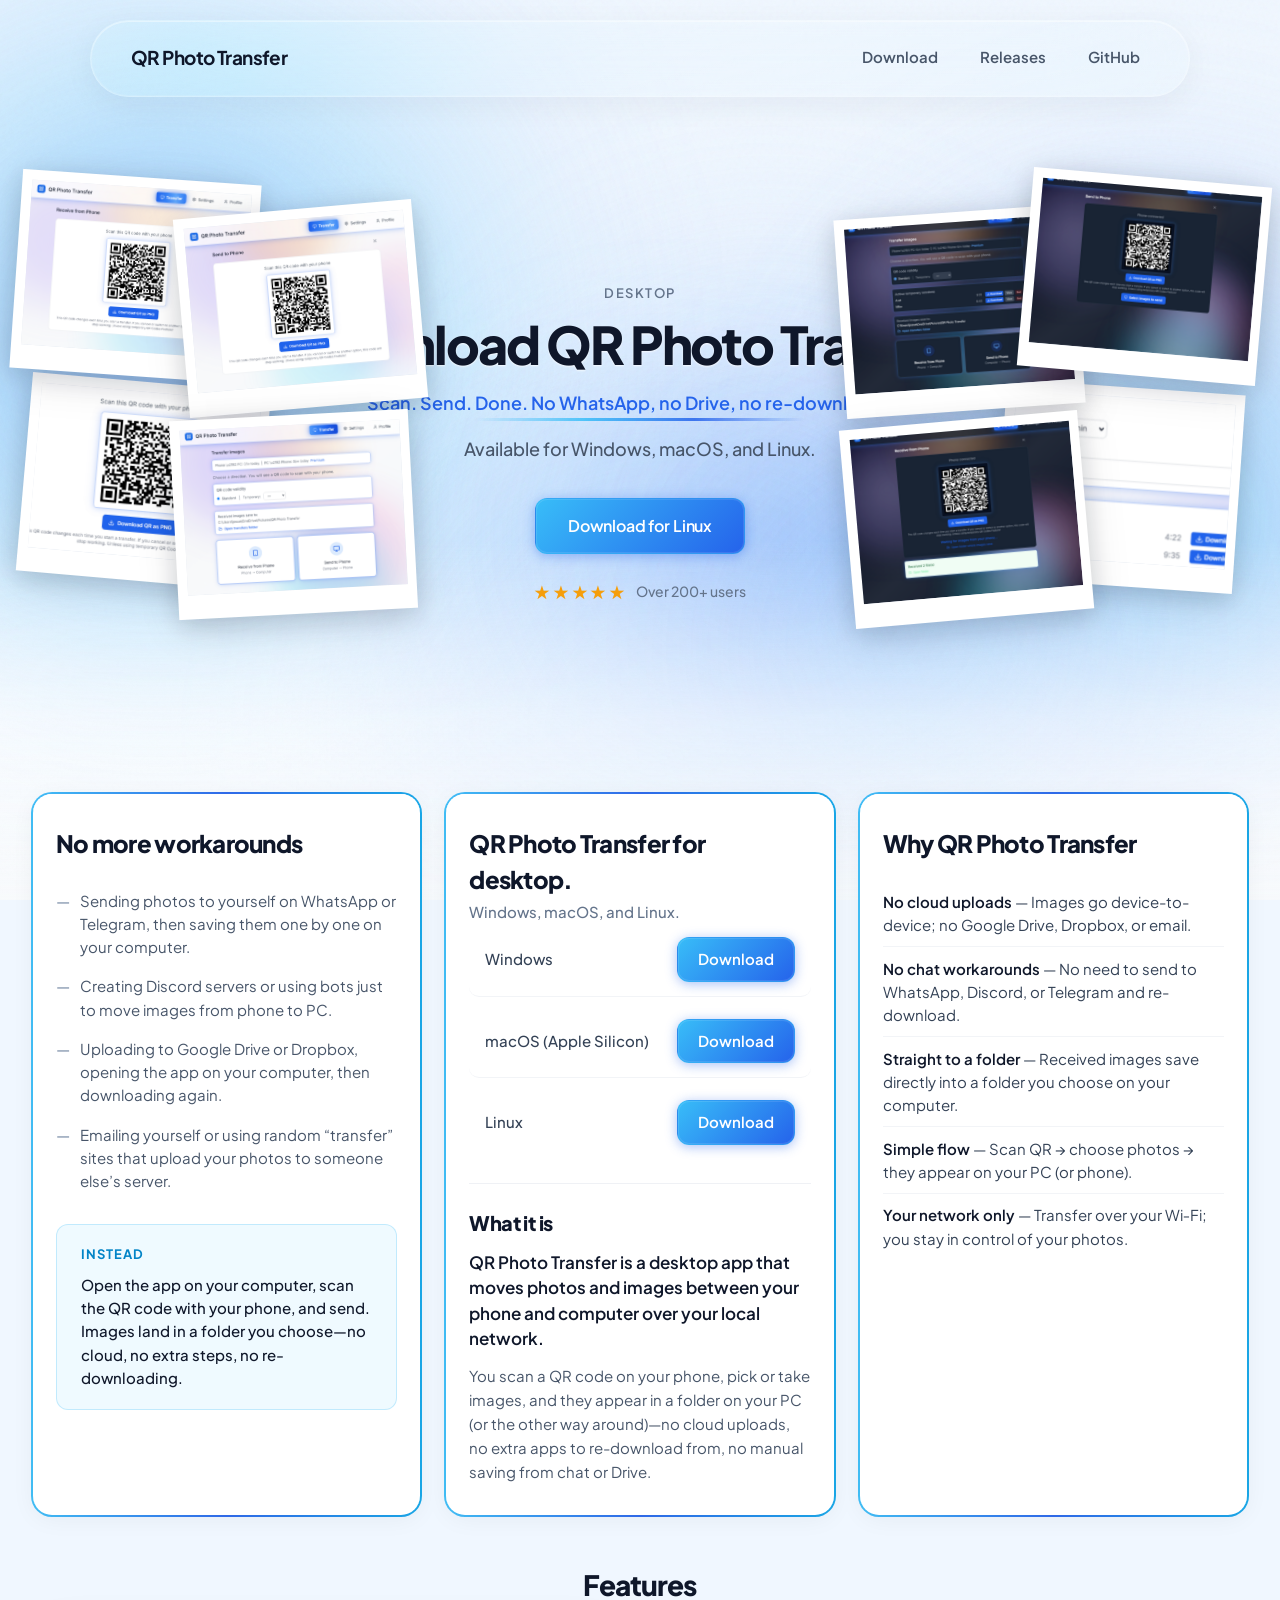
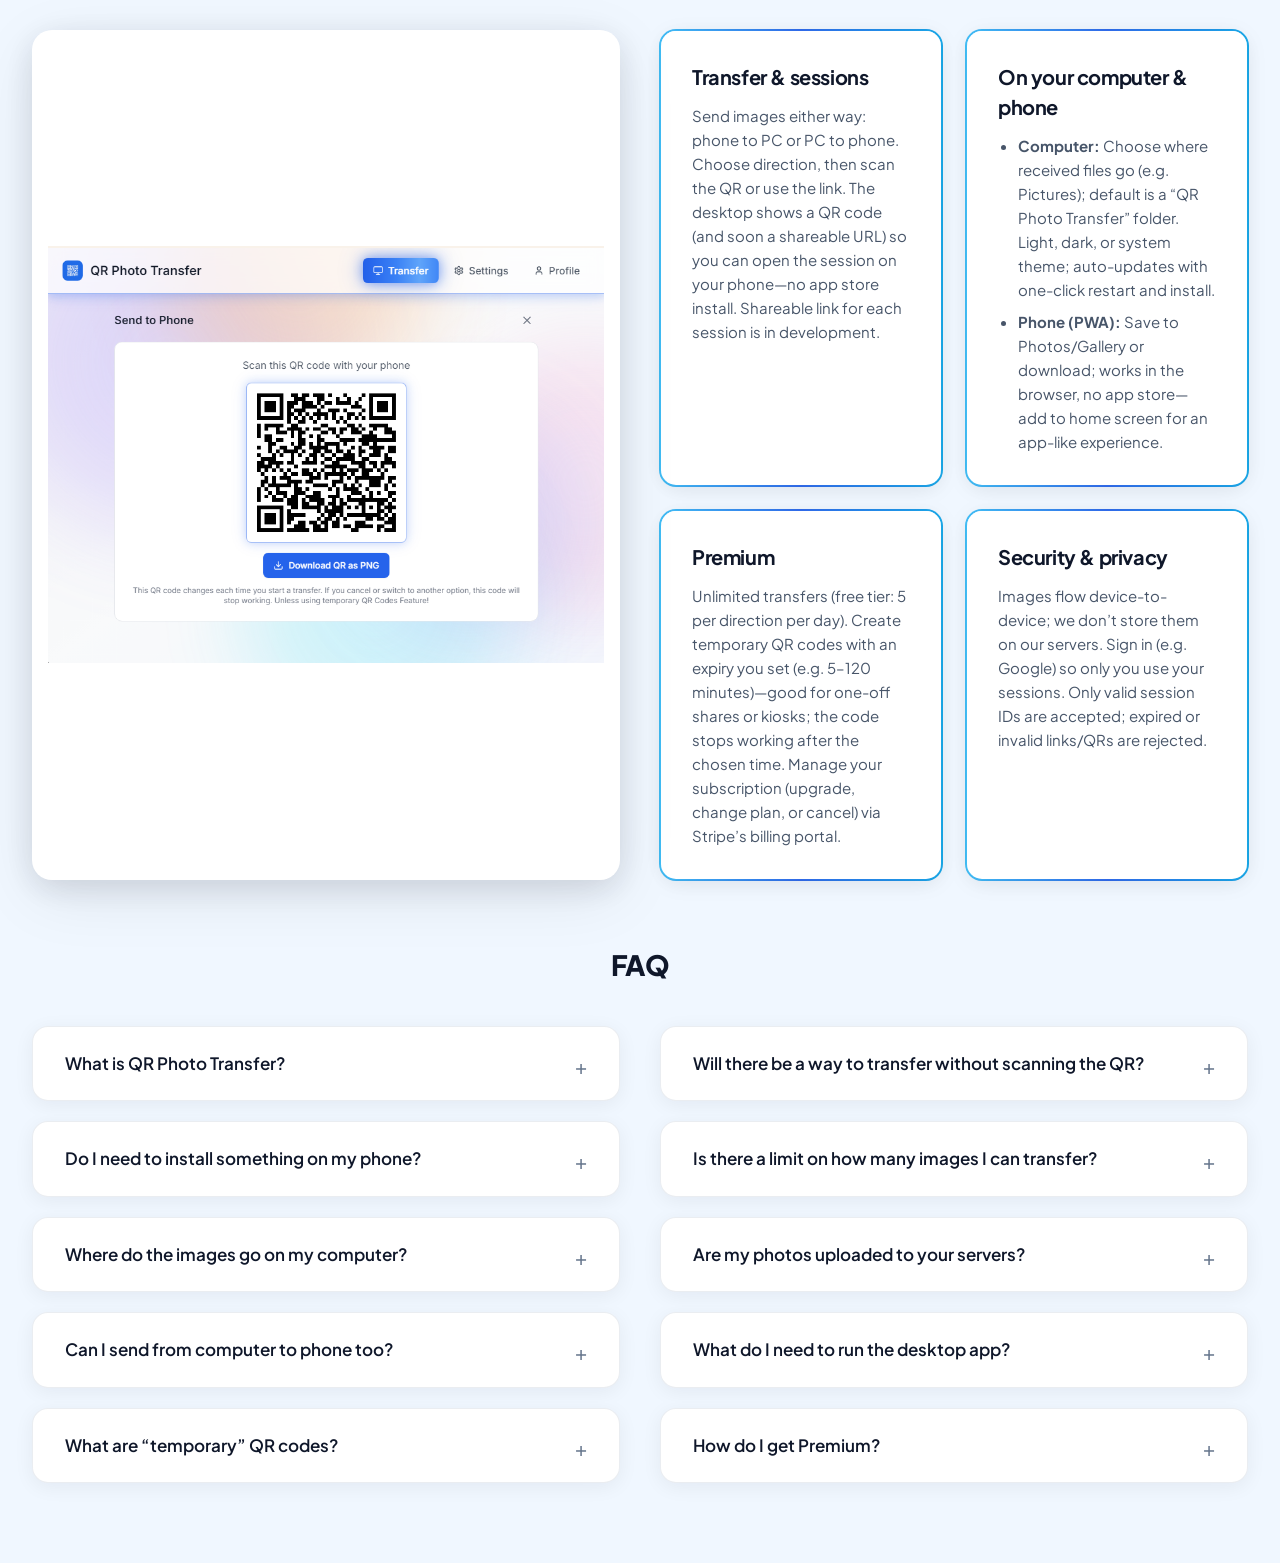
==== index.html @ 491f123f "Completed Site Site is complete" ====
<!DOCTYPE html>
<html lang="en">
<head>
  <meta charset="UTF-8">
  <meta name="viewport" content="width=device-width, initial-scale=1.0">
  <title>Download QR Photo Transfer</title>
  <meta name="description" content="Move photos from phone to computer (and back) with a single QR scan. No cloud uploads, no WhatsApp or Discord—images go straight to your PC.">
  <link rel="preconnect" href="https://fonts.googleapis.com">
  <link rel="preconnect" href="https://fonts.gstatic.com" crossorigin>
  <link href="https://fonts.googleapis.com/css2?family=Plus+Jakarta+Sans:wght@400;500;600;700&display=swap" rel="stylesheet">
  <link rel="stylesheet" href="styles.css">
</head>
<body>
  <div class="bg-wrap" aria-hidden="true">
    <div class="bg-blob bg-blob-1"></div>
    <div class="bg-blob bg-blob-2"></div>
    <div class="bg-blob bg-blob-3"></div>
    <div class="bg-blob bg-blob-4"></div>
    <div class="bg-blob bg-blob-5"></div>
    <div class="bg-wave"></div>
    <div class="bg-grain"></div>
  </div>
  <div class="page">
  <header class="header">
    <div class="header-inner">
      <a href="#" class="logo-link" aria-label="QR Photo Transfer home">
        <img src="assets/logo.png" alt="" class="logo" width="32" height="32" onerror="this.style.display='none'">
        <span class="logo-text">QR Photo Transfer</span>
      </a>
      <nav class="nav">
        <a href="#download" class="nav-link">Download</a>
        <a href="https://github.com/JosueToe/QR-Photo-Transfer-releases/releases" class="nav-link" target="_blank" rel="noopener">Releases</a>
        <a href="https://github.com/JosueToe/QR-Photo-Transfer-releases" class="nav-link" target="_blank" rel="noopener">GitHub</a>
      </nav>
    </div>
  </header>

  <main>
    <section class="hero" id="download">
      <div class="hero-inner">
        <div class="hero-polaroids hero-polaroids-left" aria-hidden="true">
          <div class="polaroid polaroid-1">
            <div class="polaroid-photo">
              <img src="assets/screenshot-desktop.png" srcset="assets/screenshot-desktop@2x.png 2x" alt="QR Photo Transfer desktop app" width="220" height="165" onerror="this.parentElement.classList.add('polaroid-photo--placeholder')">
            </div>
          </div>
          <div class="polaroid polaroid-2">
            <div class="polaroid-photo">
              <img src="assets/screenshot-phone.png" srcset="assets/screenshot-phone@2x.png 2x" alt="QR Photo Transfer on phone" width="220" height="165" onerror="this.parentElement.classList.add('polaroid-photo--placeholder')">
            </div>
          </div>
          <div class="polaroid polaroid-3">
            <div class="polaroid-photo">
              <img src="assets/screenshot-qr.png" srcset="assets/screenshot-qr@2x.png 2x" alt="QR code session" width="220" height="165" onerror="this.parentElement.classList.add('polaroid-photo--placeholder')">
            </div>
          </div>
          <div class="polaroid polaroid-4">
            <div class="polaroid-photo">
              <img src="assets/screenshot-desktop2.png" srcset="assets/screenshot-desktop2@2x.png 2x" alt="Desktop app window" width="220" height="165" onerror="this.parentElement.classList.add('polaroid-photo--placeholder')">
            </div>
          </div>
        </div>
        <div class="hero-center">
          <div class="hero-logo-wrap">
            <img src="assets/logo.png" alt="" class="hero-logo" width="72" height="72" onerror="this.style.display='none'">
          </div>
          <p class="hero-label">Desktop</p>
          <h1 class="hero-title">Download QR Photo Transfer.</h1>
          <div class="hero-tagline-wrap" aria-live="polite">
            <p class="hero-tagline" id="hero-tagline">From phone to computer, no cloud in between.</p>
          </div>
          <p class="hero-subtitle">Available for Windows, macOS, and Linux.</p>
          <a id="hero-download" href="#" class="btn btn-primary">Download for …</a>
          <p id="hero-caption" class="hero-caption" aria-hidden="true"></p>
          <div class="hero-social-proof" aria-hidden="true">
            <span class="hero-stars" aria-label="5 out of 5 stars">★★★★★</span>
            <span class="hero-users">Over 200+ users</span>
          </div>
        </div>
        <div class="hero-polaroids hero-polaroids-right" aria-hidden="true">
          <div class="polaroid polaroid-5">
            <div class="polaroid-photo">
              <img src="assets/screenshot-transfer.png" srcset="assets/screenshot-transfer@2x.png 2x" alt="Transfer in progress" width="220" height="165" onerror="this.parentElement.classList.add('polaroid-photo--placeholder')">
            </div>
          </div>
          <div class="polaroid polaroid-6">
            <div class="polaroid-photo">
              <img src="assets/screenshot-folder.png" srcset="assets/screenshot-folder@2x.png 2x" alt="Saved to folder" width="220" height="165" onerror="this.parentElement.classList.add('polaroid-photo--placeholder')">
            </div>
          </div>
          <div class="polaroid polaroid-7">
            <div class="polaroid-photo">
              <img src="assets/screenshot-session.png" srcset="assets/screenshot-session@2x.png 2x" alt="Session screen" width="220" height="165" onerror="this.parentElement.classList.add('polaroid-photo--placeholder')">
            </div>
          </div>
          <div class="polaroid polaroid-8">
            <div class="polaroid-photo">
              <img src="assets/screenshot-phone2.png" srcset="assets/screenshot-phone2@2x.png 2x" alt="Phone PWA" width="220" height="165" onerror="this.parentElement.classList.add('polaroid-photo--placeholder')">
            </div>
          </div>
        </div>
      </div>
    </section>

    <div class="content-grid">
      <section class="compare-section content-card">
        <h2 class="section-title">No more workarounds</h2>
      <ul class="no-more-list">
        <li>Sending photos to yourself on WhatsApp or Telegram, then saving them one by one on your computer.</li>
        <li>Creating Discord servers or using bots just to move images from phone to PC.</li>
        <li>Uploading to Google Drive or Dropbox, opening the app on your computer, then downloading again.</li>
        <li>Emailing yourself or using random “transfer” sites that upload your photos to someone else’s server.</li>
      </ul>
      <div class="instead-block">
        <p class="instead-label">Instead</p>
        <p class="instead-text">Open the app on your computer, scan the QR code with your phone, and send. Images land in a folder you choose—no cloud, no extra steps, no re-downloading.</p>
      </div>
      </section>

      <section class="desktop-section content-card">
        <h2 class="desktop-title">QR Photo Transfer for desktop.</h2>
        <p class="desktop-subtitle">Windows, macOS, and Linux.</p>
        <div class="desktop-downloads">
          <div class="download-row">
            <span class="download-label">Windows</span>
            <a id="download-windows" href="#" class="btn btn-primary">Download</a>
          </div>
          <div class="download-row">
            <span class="download-label">macOS (Apple Silicon)</span>
            <a id="download-macos-arm" href="#" class="btn btn-primary">Download</a>
          </div>
          <div class="download-row">
            <span class="download-label">Linux</span>
            <a id="download-linux" href="#" class="btn btn-primary">Download</a>
          </div>
        </div>
        <div class="what-it-is-block">
          <h3 class="section-title">What it is</h3>
          <p class="about-lead">QR Photo Transfer is a desktop app that moves photos and images between your phone and computer over your local network.</p>
          <p class="about-body">You scan a QR code on your phone, pick or take images, and they appear in a folder on your PC (or the other way around)—no cloud uploads, no extra apps to re-download from, no manual saving from chat or Drive.</p>
        </div>
      </section>

      <section class="features-section content-card">
        <h2 class="section-title">Why QR Photo Transfer</h2>
        <ul class="features-list">
          <li><strong>No cloud uploads</strong> — Images go device-to-device; no Google Drive, Dropbox, or email.</li>
          <li><strong>No chat workarounds</strong> — No need to send to WhatsApp, Discord, or Telegram and re-download.</li>
          <li><strong>Straight to a folder</strong> — Received images save directly into a folder you choose on your computer.</li>
          <li><strong>Simple flow</strong> — Scan QR → choose photos → they appear on your PC (or phone).</li>
          <li><strong>Your network only</strong> — Transfer over your Wi‑Fi; you stay in control of your photos.</li>
        </ul>
      </section>
    </div>

    <section class="features-block" id="features">
      <h2 class="block-title">Features</h2>
      <div class="features-showcase">
        <div class="features-screenshot-wrap">
          <div class="features-screenshot-frame">
            <img id="features-screenshot" src="assets/screenshot-desktop-hires.png" srcset="assets/screenshot-desktop-hires@2x.png 2x" alt="QR Photo Transfer screenshot" class="features-screenshot">
          </div>
        </div>
        <div class="features-summary">
        <div class="feature-block feature-block-bordered">
          <h3 class="feature-block-title">Transfer & sessions</h3>
          <p class="feature-block-desc">Send images either way: phone to PC or PC to phone. Choose direction, then scan the QR or use the link. The desktop shows a QR code (and soon a shareable URL) so you can open the session on your phone—no app store install. Shareable link for each session is in development.</p>
        </div>
        <div class="feature-block feature-block-bordered">
          <h3 class="feature-block-title">On your computer & phone</h3>
          <ul class="feature-block-list">
            <li><strong>Computer:</strong> Choose where received files go (e.g. Pictures); default is a “QR Photo Transfer” folder. Light, dark, or system theme; auto-updates with one-click restart and install.</li>
            <li><strong>Phone (PWA):</strong> Save to Photos/Gallery or download; works in the browser, no app store—add to home screen for an app-like experience.</li>
          </ul>
        </div>
        <div class="feature-block feature-block-bordered">
          <h3 class="feature-block-title">Premium</h3>
          <p class="feature-block-desc">Unlimited transfers (free tier: 5 per direction per day). Create temporary QR codes with an expiry you set (e.g. 5–120 minutes)—good for one-off shares or kiosks; the code stops working after the chosen time. Manage your subscription (upgrade, change plan, or cancel) via Stripe’s billing portal.</p>
        </div>
        <div class="feature-block feature-block-bordered">
          <h3 class="feature-block-title">Security & privacy</h3>
          <p class="feature-block-desc">Images flow device-to-device; we don’t store them on our servers. Sign in (e.g. Google) so only you use your sessions. Only valid session IDs are accepted; expired or invalid links/QRs are rejected.</p>
        </div>
        </div>
      </div>
    </section>

    <section class="faq-section" id="faq">
      <h2 class="block-title">FAQ</h2>
      <div class="faq-accordion">
        <div class="faq-column">
          <details class="faq-details">
            <summary class="faq-summary">What is QR Photo Transfer?</summary>
            <div class="faq-answer">It’s a desktop app (plus a web app on your phone) that moves images between your phone and computer. You connect by scanning a QR code (or soon, opening a link), then send photos either way—no need to upload to Google Drive, WhatsApp, or Discord and re-download.</div>
          </details>
          <details class="faq-details">
            <summary class="faq-summary">Do I need to install something on my phone?</summary>
            <div class="faq-answer">No native app. You open a link in your browser (the same link encoded in the QR). You can add that page to your home screen so it behaves like an app.</div>
          </details>
          <details class="faq-details">
            <summary class="faq-summary">Where do the images go on my computer?</summary>
            <div class="faq-answer">They’re saved in a folder you choose. By default it’s a folder like “QR Photo Transfer” in your Pictures directory; you can change this in the desktop app settings.</div>
          </details>
          <details class="faq-details">
            <summary class="faq-summary">Can I send from computer to phone too?</summary>
            <div class="faq-answer">Yes. You pick “PC → Phone,” then scan the QR (or open the link) on your phone. Images you select on the desktop are sent to your phone, where you can save to Photos/Gallery or download.</div>
          </details>
          <details class="faq-details">
            <summary class="faq-summary">What are “temporary” QR codes?</summary>
            <div class="faq-answer">Premium feature. You set an expiry (e.g. 10 or 60 minutes). After that, that QR/link stops working. Good for one-time shares or when you don’t want a long-lived session.</div>
          </details>
        </div>
        <div class="faq-column">
          <details class="faq-details">
            <summary class="faq-summary">Will there be a way to transfer without scanning the QR?</summary>
            <div class="faq-answer">Yes. We’re adding shareable links for each session. You’ll be able to open the same session in your phone browser via a URL, so you can transfer without scanning—e.g. from another device or when you can’t use the camera. Currently in development.</div>
          </details>
          <details class="faq-details">
            <summary class="faq-summary">Is there a limit on how many images I can transfer?</summary>
            <div class="faq-answer">Free accounts have a limit (e.g. 5 transfers per direction per day). Premium has unlimited transfers. “Transfer” here means one send operation (which can include multiple images in that batch).</div>
          </details>
          <details class="faq-details">
            <summary class="faq-summary">Are my photos uploaded to your servers?</summary>
            <div class="faq-answer">Images pass through our backend to connect your phone and computer but are not stored. We don’t keep copies on our servers.</div>
          </details>
          <details class="faq-details">
            <summary class="faq-summary">What do I need to run the desktop app?</summary>
            <div class="faq-answer">Windows, macOS, or Linux. Download the installer from the website (or GitHub Releases), install, then sign in and follow the in-app steps.</div>
          </details>
          <details class="faq-details">
            <summary class="faq-summary">How do I get Premium?</summary>
            <div class="faq-answer">In the app, open Profile and use “Upgrade to Premium.” You’ll complete payment in your browser; after that, Premium features (unlimited transfers, temporary QR codes) are available. If the app still shows Free, use “Refresh plan status” or restart the app.</div>
          </details>
        </div>
      </div>
    </section>
  </main>
  </div>
  <script src="script.js"></script>
</body>
</html>
---- styles.css ----
/* QR Photo Transfer – Landing styles (white & blue) */

*, *::before, *::after {
  box-sizing: border-box;
}

body {
  margin: 0;
  font-family: "Plus Jakarta Sans", -apple-system, BlinkMacSystemFont, "Segoe UI", Roboto, sans-serif;
  font-size: 16px;
  line-height: 1.5;
  color: #0f172a;
  background: #f0f7ff;
  min-height: 100vh;
  overflow-x: hidden;
}

/* Animated background – more colorful, more movement */
.bg-wrap {
  position: fixed;
  inset: 0;
  z-index: 0;
  overflow: hidden;
  pointer-events: none;
}

.bg-blob {
  position: absolute;
  border-radius: 50%;
  filter: blur(80px);
  will-change: transform;
}

@media (prefers-reduced-motion: no-preference) {
  .bg-blob {
    animation: blob-float 18s ease-in-out infinite;
  }
  .bg-blob-2 { animation-delay: -4s; }
  .bg-blob-3 { animation-delay: -8s; }
  .bg-blob-4 { animation-delay: -12s; }
  .bg-blob-5 { animation-delay: -16s; }
}

.bg-blob-1 {
  width: 75vmax;
  height: 75vmax;
  left: -25%;
  top: -15%;
  opacity: 0.7;
  background: radial-gradient(circle, rgba(59, 130, 246, 0.75) 0%, rgba(56, 189, 248, 0.4) 35%, rgba(147, 197, 253, 0.2) 55%, transparent 75%);
}

.bg-blob-2 {
  width: 60vmax;
  height: 60vmax;
  right: -20%;
  top: 15%;
  opacity: 0.65;
  background: radial-gradient(circle, rgba(56, 189, 248, 0.7) 0%, rgba(59, 130, 246, 0.35) 45%, rgba(191, 219, 254, 0.15) 65%, transparent 80%);
}

.bg-blob-3 {
  width: 55vmax;
  height: 55vmax;
  left: 25%;
  bottom: -20%;
  opacity: 0.6;
  background: radial-gradient(circle, rgba(147, 197, 253, 0.6) 0%, rgba(96, 165, 250, 0.35) 50%, rgba(224, 242, 254, 0.2) 70%, transparent 85%);
}

.bg-blob-4 {
  width: 50vmax;
  height: 50vmax;
  right: 15%;
  bottom: 5%;
  opacity: 0.55;
  background: radial-gradient(circle, rgba(59, 130, 246, 0.6) 0%, rgba(147, 197, 253, 0.3) 50%, transparent 75%);
}

.bg-blob-5 {
  width: 45vmax;
  height: 45vmax;
  left: 50%;
  top: 40%;
  opacity: 0.5;
  background: radial-gradient(circle, rgba(56, 189, 248, 0.5) 0%, rgba(129, 140, 248, 0.25) 45%, transparent 70%);
}

@keyframes blob-float {
  0%, 100% { transform: translate(0, 0) scale(1) rotate(0deg); }
  20% { transform: translate(8%, -8%) scale(1.08) rotate(2deg); }
  40% { transform: translate(-6%, 6%) scale(0.96) rotate(-1deg); }
  60% { transform: translate(5%, 8%) scale(1.04) rotate(1deg); }
  80% { transform: translate(-8%, -4%) scale(0.98) rotate(-2deg); }
}

.bg-wave {
  position: absolute;
  bottom: 0;
  left: 0;
  right: 0;
  height: 40%;
  background: linear-gradient(180deg, transparent 0%, rgba(255, 255, 255, 0.6) 50%, rgba(248, 250, 252, 0.9) 100%);
}

@media (prefers-reduced-motion: no-preference) {
  .bg-wave {
    animation: wave-shift 15s ease-in-out infinite;
  }
}

@keyframes wave-shift {
  0%, 100% { opacity: 1; transform: translateY(0); }
  50% { opacity: 0.92; transform: translateY(-2%); }
}

.bg-grain {
  position: absolute;
  inset: 0;
  opacity: 0.04;
  background-image: url("data:image/svg+xml,%3Csvg viewBox='0 0 256 256' xmlns='http://www.w3.org/2000/svg'%3E%3Cfilter id='n'%3E%3CfeTurbulence type='fractalNoise' baseFrequency='0.9' numOctaves='4' stitchTiles='stitch'/%3E%3C/filter%3E%3Crect width='100%25' height='100%25' filter='url(%23n)'/%3E%3C/svg%3E");
  background-repeat: repeat;
  mix-blend-mode: overlay;
}

.page {
  position: relative;
  z-index: 1;
  min-height: 100vh;
}

a {
  color: #2563eb;
  text-decoration: none;
}

a:hover {
  text-decoration: underline;
}

/* Header – glass pill: more transparent so background shows through */
.header {
  width: calc(100% - 3rem);
  max-width: 1100px;
  margin: 1.25rem auto 0;
  padding: 1rem 2rem 1.125rem;
  background: linear-gradient(165deg, rgba(255, 255, 255, 0.14) 0%, rgba(255, 255, 255, 0.06) 50%, rgba(255, 255, 255, 0.1) 100%);
  backdrop-filter: saturate(180%) blur(60px);
  -webkit-backdrop-filter: saturate(180%) blur(60px);
  border: 1px solid rgba(255, 255, 255, 0.25);
  border-radius: 9999px;
  box-shadow: 0 1px 0 rgba(255, 255, 255, 0.35) inset, 0 0 0 1px rgba(255, 255, 255, 0.1) inset, 0 8px 32px rgba(15, 23, 42, 0.05);
}

.header-inner {
  display: flex;
  align-items: center;
  justify-content: space-between;
  max-width: 100%;
  margin: 0;
}

.logo-link {
  display: flex;
  align-items: center;
  gap: 0.625rem;
  color: #0f172a;
  text-decoration: none;
  font-weight: 700;
  letter-spacing: -0.02em;
  padding: 0.375rem 0.5rem;
  border-radius: 10px;
  transition: color 0.2s, box-shadow 0.25s, background 0.2s;
}

.logo-link:hover {
  text-decoration: none;
  color: #2563eb;
  background: rgba(59, 130, 246, 0.08);
  box-shadow: 0 0 20px rgba(56, 189, 248, 0.25);
}

.logo {
  height: 34px;
  width: auto;
  display: block;
}

.logo-text {
  font-size: 1.1875rem;
  letter-spacing: -0.03em;
}

.header .nav {
  display: flex;
  align-items: center;
  gap: 0.5rem;
}

.nav-link {
  color: #475569;
  font-size: 0.9375rem;
  font-weight: 600;
  padding: 0.5rem 1rem;
  border-radius: 10px;
  transition: color 0.2s, background 0.2s, box-shadow 0.25s, border-color 0.2s;
  border: 1px solid transparent;
}

.nav-link:hover {
  color: #0ea5e9;
  text-decoration: none;
  background: linear-gradient(135deg, rgba(56, 189, 248, 0.12) 0%, rgba(59, 130, 246, 0.12) 100%);
  border-color: rgba(56, 189, 248, 0.35);
  box-shadow: 0 0 18px rgba(56, 189, 248, 0.3), 0 0 36px rgba(59, 130, 246, 0.15);
}

/* Buttons */
.btn {
  display: inline-block;
  padding: 0.625rem 1.25rem;
  font-size: 0.9375rem;
  font-weight: 600;
  text-align: center;
  text-decoration: none;
  border-radius: 12px;
  cursor: pointer;
  transition: background 0.3s, border-color 0.25s, color 0.2s, box-shadow 0.3s, transform 0.2s;
}

.btn-primary {
  background: linear-gradient(135deg, #38bdf8 0%, #2563eb 50%, #1d4ed8 100%);
  background-size: 200% 200%;
  color: #fff;
  border: 1px solid rgba(56, 189, 248, 0.5);
  box-shadow: 0 2px 12px rgba(37, 99, 235, 0.4), 0 0 0 1px rgba(255, 255, 255, 0.1) inset;
}

@media (prefers-reduced-motion: no-preference) {
  .btn-primary {
    animation: btn-gradient-shift 4s ease-in-out infinite;
  }
}

.btn-primary:hover {
  text-decoration: none;
  color: #fff;
  border-color: rgba(56, 189, 248, 0.7);
  box-shadow: 0 0 28px rgba(56, 189, 248, 0.5), 0 0 48px rgba(59, 130, 246, 0.35), 0 4px 20px rgba(37, 99, 235, 0.45);
  transform: translateY(-1px);
}

@keyframes btn-gradient-shift {
  0%, 100% { background-position: 0% 50%; }
  50% { background-position: 100% 50%; }
}

.btn-outline {
  background: rgba(255, 255, 255, 0.92);
  color: #334155;
  border: 1px solid rgba(148, 163, 184, 0.4);
  backdrop-filter: blur(8px);
}

.btn-outline:hover {
  color: #0284c7;
  text-decoration: none;
  background: linear-gradient(135deg, rgba(56, 189, 248, 0.12) 0%, rgba(59, 130, 246, 0.08) 100%);
  border-color: rgba(56, 189, 248, 0.5);
  box-shadow: 0 0 20px rgba(56, 189, 248, 0.35), 0 0 40px rgba(59, 130, 246, 0.2);
  transform: translateY(-1px);
}

.btn:focus-visible {
  outline: 2px solid #38bdf8;
  outline-offset: 2px;
}

/* Hero */
.hero {
  padding: 5rem 1rem 6rem;
  margin: 0 auto;
  max-width: 1600px;
  width: 100%;
}

.hero-inner {
  display: grid;
  grid-template-columns: 1fr;
  gap: 2rem;
  align-items: center;
  justify-items: center;
  min-height: 0;
}

@media (min-width: 1100px) {
  .hero-inner {
    grid-template-columns: 1fr minmax(320px, 720px) 1fr;
    gap: 1.5rem;
    align-items: center;
  }
}

.hero-center {
  text-align: center;
  max-width: 720px;
  width: 100%;
}

/* Polaroids – 2x2 scattered (two on top, two on bottom) with overlap */
.hero-polaroids {
  display: none;
  position: relative;
  width: 100%;
  max-width: 420px;
  height: 520px;
  padding: 32px;
  box-sizing: border-box;
}

@media (min-width: 1100px) {
  .hero-polaroids {
    display: block;
  }

  .hero-polaroids-left {
    justify-self: end;
    padding-right: 0.5rem;
  }

  .hero-polaroids-right {
    justify-self: start;
    padding-left: 0.5rem;
  }
}

/* Single polaroid – white frame, thicker bottom, shadow, slight rotation */
.polaroid {
  position: absolute;
  background: #fff;
  padding: 0.6rem 0.6rem 1.5rem;
  box-shadow: 0 6px 24px rgba(15, 23, 42, 0.14), 0 10px 40px rgba(15, 23, 42, 0.1);
}

/* Left cluster – 2 on top, 2 on bottom, scattered with overlap (inset so none get cropped) */
.hero-polaroids-left .polaroid-1 { top: 0; left: 0; transform: rotate(4deg); z-index: 2; }
.hero-polaroids-left .polaroid-2 { top: 32px; left: 165px; transform: rotate(-5deg); z-index: 3; }
.hero-polaroids-left .polaroid-3 { top: 205px; left: 8px; transform: rotate(5deg); z-index: 1; }
.hero-polaroids-left .polaroid-4 { top: 238px; left: 158px; transform: rotate(-3deg); z-index: 4; }

/* Right cluster – 2 on top, 2 on bottom, scattered with overlap (inset so none get cropped) */
.hero-polaroids-right .polaroid-5 { top: 0; right: 0; left: auto; transform: rotate(5deg); z-index: 3; }
.hero-polaroids-right .polaroid-6 { top: 35px; right: 185px; left: auto; transform: rotate(-4deg); z-index: 2; }
.hero-polaroids-right .polaroid-7 { top: 210px; right: 25px; left: auto; transform: rotate(4deg); z-index: 1; }
.hero-polaroids-right .polaroid-8 { top: 243px; right: 178px; left: auto; transform: rotate(-5deg); z-index: 4; }

.polaroid-photo {
  background: #e2e8f0;
  overflow: hidden;
  display: block;
  line-height: 0;
}

.polaroid-photo img {
  width: 100%;
  height: auto;
  display: block;
  object-fit: cover;
}

.polaroid-photo.polaroid-photo--placeholder {
  background: linear-gradient(145deg, #e0f2fe 0%, #bae6fd 50%, #7dd3fc 100%);
  display: flex;
  align-items: center;
  justify-content: center;
}

.polaroid-photo.polaroid-photo--placeholder img {
  display: none;
}

.polaroid-photo.polaroid-photo--placeholder::after {
  content: "Screenshot";
  font-size: 0.7rem;
  font-weight: 600;
  color: rgba(15, 23, 42, 0.4);
  letter-spacing: 0.04em;
}

/* All polaroids same size – larger so screenshots are readable */
.hero-polaroids-left .polaroid-1 .polaroid-photo,
.hero-polaroids-left .polaroid-2 .polaroid-photo,
.hero-polaroids-left .polaroid-3 .polaroid-photo,
.hero-polaroids-left .polaroid-4 .polaroid-photo,
.hero-polaroids-right .polaroid-5 .polaroid-photo,
.hero-polaroids-right .polaroid-6 .polaroid-photo,
.hero-polaroids-right .polaroid-7 .polaroid-photo,
.hero-polaroids-right .polaroid-8 .polaroid-photo {
  width: 220px;
  height: 165px;
}

.polaroid-photo img {
  width: 100%;
  height: 100%;
  object-fit: cover;
  image-rendering: auto;
  -webkit-backface-visibility: hidden;
  backface-visibility: hidden;
}

.hero-label {
  font-size: 0.8125rem;
  color: #64748b;
  text-transform: uppercase;
  letter-spacing: 0.12em;
  font-weight: 600;
  margin: 0 0 0.75rem;
}

.hero-logo-wrap {
  margin: 0 0 1rem;
}

.hero-logo {
  height: 72px;
  width: auto;
  display: block;
  margin: 0 auto;
}

.hero-title {
  font-size: clamp(2.25rem, 5.5vw, 3.25rem);
  font-weight: 800;
  letter-spacing: -0.04em;
  line-height: 1.15;
  margin: 0 0 0.5rem;
  color: #0f172a;
  text-shadow: 0 1px 2px rgba(255, 255, 255, 0.8);
}

.hero-tagline-wrap {
  min-height: 2.75em;
  display: flex;
  align-items: center;
  justify-content: center;
  margin: 0 0 0.5rem;
}

.hero-tagline {
  font-size: 1.125rem;
  font-weight: 600;
  color: #2563eb;
  margin: 0;
  transition: opacity 0.4s ease, transform 0.4s ease;
  position: relative;
  padding-bottom: 0.35rem;
}

.hero-tagline::after {
  content: "";
  position: absolute;
  left: 50%;
  bottom: 0;
  width: 60%;
  height: 3px;
  background: linear-gradient(90deg, transparent, #38bdf8, #2563eb, transparent);
  border-radius: 2px;
  transform: translateX(-50%);
  opacity: 0.85;
}

@media (prefers-reduced-motion: no-preference) {
  .hero-tagline.tagline-out {
    opacity: 0;
    transform: translateY(-6px);
  }
  .hero-tagline.tagline-in {
    opacity: 1;
    transform: translateY(0);
  }
}

.hero-subtitle {
  font-size: 1.125rem;
  color: #475569;
  font-weight: 500;
  margin: 0 0 2.25rem;
}

.hero .btn-primary {
  padding: 0.9375rem 2rem;
  font-size: 1rem;
  letter-spacing: -0.01em;
}

.hero-caption {
  font-size: 0.875rem;
  color: #64748b;
  margin: 0.625rem 0 0;
}

.hero-social-proof {
  margin-top: 1.5rem;
  display: flex;
  align-items: center;
  justify-content: center;
  gap: 0.5rem;
  flex-wrap: wrap;
}

.hero-stars {
  font-size: 1.125rem;
  letter-spacing: 0.15em;
  color: #f59e0b;
}

.hero-users {
  font-size: 0.875rem;
  color: #64748b;
  font-weight: 500;
}

/* Content sections */
.section-title {
  font-size: 1.5rem;
  font-weight: 800;
  letter-spacing: -0.03em;
  color: #0f172a;
  margin: 0 0 1.25rem;
}

/* Three-column content – wider cards, more to the sides */
.content-grid {
  max-width: 1600px;
  width: calc(100% - 1.5rem);
  margin: 0 auto 3rem;
  padding: 0 0.75rem;
  display: grid;
  gap: 1.5rem;
}

@media (min-width: 900px) {
  .content-grid {
    grid-template-columns: 1fr 1fr 1fr;
    grid-template-rows: auto;
    min-height: 0;
    padding: 0 1rem;
    width: calc(100% - 2rem);
  }
}

/* Card border animation – glowing blue barber-sign style */
@keyframes card-border-flow {
  0% { background-position: 0% 50%; }
  100% { background-position: 200% 50%; }
}

/* All three cards: glass fill + animated glowing border */
.content-card,
.compare-section,
.features-section,
.desktop-section {
  margin: 0;
  padding: 2rem 1.5rem;
  background: none;
  border: none;
  border-radius: 20px;
  min-height: 0;
  display: flex;
  flex-direction: column;
  position: relative;
  overflow: visible;
}

/* Border only: barber-style animated gradient, no glow inside */
.content-card::before,
.compare-section::before,
.features-section::before,
.desktop-section::before {
  content: "";
  position: absolute;
  inset: -1px;
  z-index: -2;
  border-radius: 21px;
  background: linear-gradient(90deg, #38bdf8, #2563eb, #0ea5e9, #2563eb, #38bdf8);
  background-size: 200% 100%;
  opacity: 0.95;
}

@media (prefers-reduced-motion: no-preference) {
  .content-card::before,
  .compare-section::before,
  .features-section::before,
  .desktop-section::before {
    animation: card-border-flow 4s linear infinite;
  }
}

/* Inner box: solid white, no barber effect or gradient showing through */
.content-card::after,
.compare-section::after,
.features-section::after,
.desktop-section::after {
  content: "";
  position: absolute;
  inset: 1px;
  z-index: -1;
  border-radius: 19px;
  background: #fff;
  box-shadow: 0 4px 24px rgba(15, 23, 42, 0.05), inset 0 1px 0 rgba(255, 255, 255, 0.95);
}

@media (min-width: 900px) {
  .content-card,
  .compare-section,
  .features-section,
  .desktop-section {
    min-height: 0;
  }
}

.what-it-is-block {
  margin-top: 1.5rem;
  padding-top: 1.5rem;
  border-top: 1px solid rgba(148, 163, 184, 0.15);
}

.what-it-is-block .section-title {
  font-size: 1.25rem;
  margin: 0 0 0.75rem;
}

.about-lead {
  font-size: 1.0625rem;
  font-weight: 600;
  color: #0f172a;
  line-height: 1.5;
  margin: 0 0 0.75rem;
}

.about-body {
  font-size: 0.9375rem;
  color: #475569;
  line-height: 1.6;
  margin: 0;
}

.no-more-list {
  list-style: none;
  padding: 0;
  margin: 0 0 1.5rem;
}

.no-more-list li {
  font-size: 0.9375rem;
  color: #475569;
  line-height: 1.55;
  padding: 0.5rem 0 0.5rem 1.5rem;
  position: relative;
}

.no-more-list li::before {
  content: "—";
  position: absolute;
  left: 0;
  color: #94a3b8;
  font-weight: 600;
}

.instead-block {
  padding: 1.25rem 1.5rem;
  background: rgba(56, 189, 248, 0.08);
  border: 1px solid rgba(56, 189, 248, 0.25);
  border-radius: 12px;
}

.instead-label {
  font-size: 0.8125rem;
  font-weight: 700;
  text-transform: uppercase;
  letter-spacing: 0.08em;
  color: #0284c7;
  margin: 0 0 0.5rem;
}

.instead-text {
  font-size: 0.9375rem;
  color: #0f172a;
  line-height: 1.55;
  margin: 0;
  font-weight: 500;
}

.features-list {
  list-style: none;
  padding: 0;
  margin: 0;
}

.features-list li {
  font-size: 0.9375rem;
  color: #334155;
  line-height: 1.55;
  padding: 0.6rem 0 0.6rem 0;
  border-bottom: 1px solid rgba(148, 163, 184, 0.12);
}

.features-list li:last-child {
  border-bottom: none;
}

.features-list strong {
  color: #0f172a;
  font-weight: 600;
}

.desktop-title {
  font-size: 1.5rem;
  font-weight: 800;
  letter-spacing: -0.03em;
  margin: 0 0 0.25rem;
  color: #0f172a;
}

.desktop-subtitle {
  font-size: 0.9375rem;
  color: #64748b;
  font-weight: 500;
  margin: 0;
}

.desktop-downloads {
  display: flex;
  flex-direction: column;
  gap: 0.5rem;
}

.download-row {
  display: flex;
  align-items: center;
  justify-content: space-between;
  gap: 1rem;
  padding: 0.875rem 1rem;
  border-radius: 10px;
  border-bottom: 1px solid rgba(148, 163, 184, 0.12);
  transition: background 0.15s;
}

.download-row:hover {
  background: rgba(248, 250, 252, 0.6);
}

.download-row:last-child {
  border-bottom: none;
}

.download-label {
  font-size: 0.9375rem;
  font-weight: 500;
  color: #334155;
}

.download-row .btn-outline {
  flex-shrink: 0;
}

/* Features block (after boxes) */
.block-title {
  font-size: 1.75rem;
  font-weight: 800;
  letter-spacing: -0.03em;
  color: #0f172a;
  margin: 0 0 1.5rem;
  text-align: center;
}

.features-block {
  max-width: 1800px;
  margin: 0 auto 4rem;
  padding: 0 2rem;
}

/* Features showcase – large rotating screenshot on left, feature cards on right */
.features-showcase {
  display: grid;
  gap: 2rem;
  align-items: start;
}

@media (min-width: 1000px) {
  .features-showcase {
    grid-template-columns: 1fr 1fr;
    gap: 2.5rem;
    align-items: stretch;
  }
}

@media (min-width: 1400px) {
  .features-block {
    padding: 0 3rem;
  }
}

.features-screenshot-wrap {
  position: relative;
  width: 100%;
  display: flex;
  align-items: stretch;
  justify-content: flex-start;
  min-height: 400px;
}

.features-screenshot-frame {
  position: relative;
  width: 100%;
  max-width: 750px;
  background: #fff;
  border-radius: 20px;
  padding: 1rem;
  box-shadow: 0 8px 32px rgba(15, 23, 42, 0.12), 0 16px 64px rgba(15, 23, 42, 0.08);
  overflow: hidden;
  aspect-ratio: 4 / 5;
  display: flex;
  align-items: center;
  justify-content: center;
}

@media (min-width: 1000px) {
  .features-screenshot-frame {
    height: 100%;
    aspect-ratio: auto;
  }
}

@media (min-width: 1400px) {
  .features-screenshot-frame {
    max-width: 850px;
  }
}

.features-screenshot {
  width: 100%;
  height: 100%;
  display: block;
  border-radius: 12px;
  transition: opacity 0.6s ease-in-out;
  object-fit: contain;
  object-position: center;
}

@media (prefers-reduced-motion: no-preference) {
  .features-screenshot.screenshot-out {
    opacity: 0;
  }
  .features-screenshot.screenshot-in {
    opacity: 1;
  }
}

@media (prefers-reduced-motion: reduce) {
  .features-screenshot {
    transition: none;
  }
}

.features-summary {
  display: grid;
  gap: 1.5rem;
  width: 100%;
}

@media (min-width: 640px) {
  .features-summary {
    grid-template-columns: repeat(2, 1fr);
  }
}

@media (min-width: 1000px) {
  .features-screenshot-wrap {
    justify-content: flex-start;
    padding-right: 0;
  }
  
  .features-summary {
    padding-left: 0;
  }
}

.feature-block {
  padding: 2rem 2rem;
  background: #fff;
  border-radius: 16px;
  border: 1px solid rgba(148, 163, 184, 0.15);
  box-shadow: 0 4px 24px rgba(15, 23, 42, 0.05);
}

/* Feature blocks with blue animated border (like top cards) */
.feature-block-bordered {
  position: relative;
  overflow: visible;
  background: none;
  border: none;
  padding: 2rem 2rem;
}

.feature-block-bordered::before {
  content: "";
  position: absolute;
  inset: -1px;
  z-index: -2;
  border-radius: 17px;
  background: linear-gradient(90deg, #38bdf8, #2563eb, #0ea5e9, #2563eb, #38bdf8);
  background-size: 200% 100%;
  opacity: 0.95;
}

@media (prefers-reduced-motion: no-preference) {
  .feature-block-bordered::before {
    animation: card-border-flow 4s linear infinite;
  }
}

.feature-block-bordered::after {
  content: "";
  position: absolute;
  inset: 1px;
  z-index: -1;
  border-radius: 15px;
  background: #fff;
  box-shadow: 0 4px 24px rgba(15, 23, 42, 0.05), inset 0 1px 0 rgba(255, 255, 255, 0.95);
}

.feature-block-title {
  font-size: 1.25rem;
  font-weight: 700;
  color: #0f172a;
  margin: 0 0 0.75rem;
  letter-spacing: -0.02em;
}

.feature-block-desc,
.feature-block-list {
  font-size: 0.9375rem;
  color: #475569;
  line-height: 1.6;
  margin: 0;
}

.feature-block-list {
  list-style: disc;
  padding-left: 1.25rem;
}

.feature-block-list li {
  margin-bottom: 0.5rem;
}

.feature-block-list li:last-child {
  margin-bottom: 0;
}

/* FAQ section – two columns, dropdown accordion */
.faq-section {
  max-width: 1400px;
  margin: 0 auto 5rem;
  padding: 0 2rem;
}

@media (min-width: 1400px) {
  .faq-section {
    padding: 0 3rem;
  }
}

.faq-section .block-title {
  margin-bottom: 2.5rem;
}

.faq-accordion {
  display: grid;
  gap: 1.5rem 2.5rem;
}

@media (min-width: 768px) {
  .faq-accordion {
    grid-template-columns: 1fr 1fr;
  }
}

.faq-column {
  display: flex;
  flex-direction: column;
  gap: 1.25rem;
}

.faq-details {
  background: #fff;
  border: 1px solid rgba(148, 163, 184, 0.2);
  border-radius: 16px;
  box-shadow: 0 4px 20px rgba(15, 23, 42, 0.06);
  overflow: hidden;
}

.faq-summary {
  display: block;
  padding: 1.5rem 2rem;
  font-size: 1.0625rem;
  font-weight: 600;
  color: #0f172a;
  cursor: pointer;
  list-style: none;
  user-select: none;
}

.faq-summary::-webkit-details-marker {
  display: none;
}

.faq-summary::after {
  content: "+";
  float: right;
  font-weight: 400;
  font-size: 1.25rem;
  color: #64748b;
}

.faq-details[open] .faq-summary::after {
  content: "−";
}

.faq-answer {
  padding: 1.5rem 2rem 1.75rem;
  font-size: 1rem;
  color: #475569;
  line-height: 1.65;
  margin: 0;
  border-top: 1px solid rgba(148, 163, 184, 0.12);
}

/* Responsive */
@media (max-width: 767px) {
  .header {
    width: calc(100% - 2rem);
    padding: 1rem 1.25rem 1.125rem;
    margin: 1rem auto 0;
    border-radius: 9999px;
  }

  .header-inner {
    flex-wrap: wrap;
    gap: 1rem;
  }

  .header .nav {
    width: 100%;
    justify-content: flex-start;
  }

  .hero {
    padding: 3.5rem 1rem 5rem;
  }

  .hero-center {
    max-width: 100%;
  }

  .content-grid {
    padding: 0 1rem;
  }

  .content-card,
  .compare-section,
  .features-section,
  .desktop-section {
    padding: 1.75rem 1.25rem;
  }

  .download-row {
    flex-direction: column;
    align-items: stretch;
    text-align: center;
  }

  .download-row .btn-outline {
    width: 100%;
  }

  .features-block,
  .faq-section {
    padding: 0 1rem;
    margin-bottom: 3rem;
  }

  .features-screenshot-wrap {
    min-height: 300px;
  }

  .features-screenshot-frame {
    padding: 0.75rem;
  }

  .feature-block {
    padding: 1.5rem 1.25rem;
  }

  .faq-accordion {
    grid-template-columns: 1fr;
    gap: 1rem;
  }

  .faq-column {
    gap: 1rem;
  }

  .faq-summary {
    padding: 1.25rem 1.5rem;
  }

  .faq-answer {
    padding: 1.25rem 1.5rem 1.5rem;
  }
}

/* Smooth scroll */
@media (prefers-reduced-motion: no-preference) {
  html {
    scroll-behavior: smooth;
  }
}
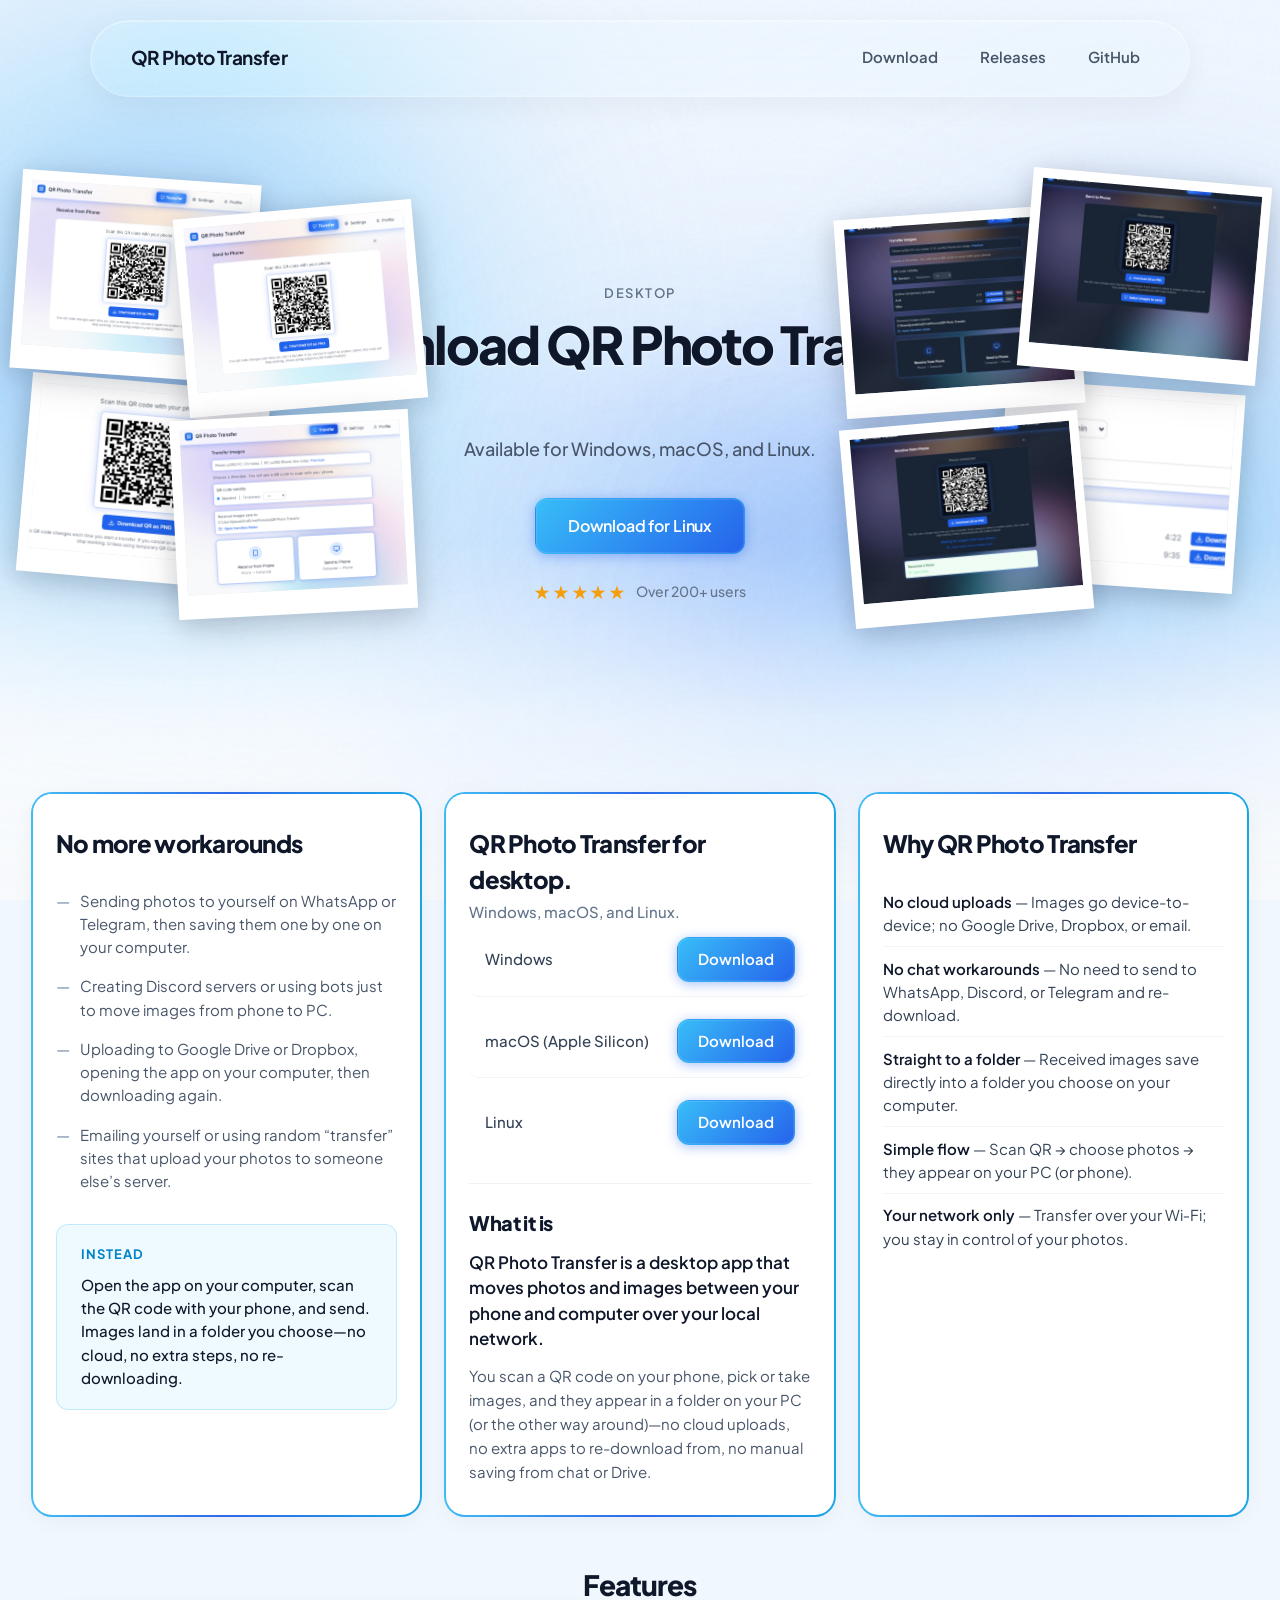
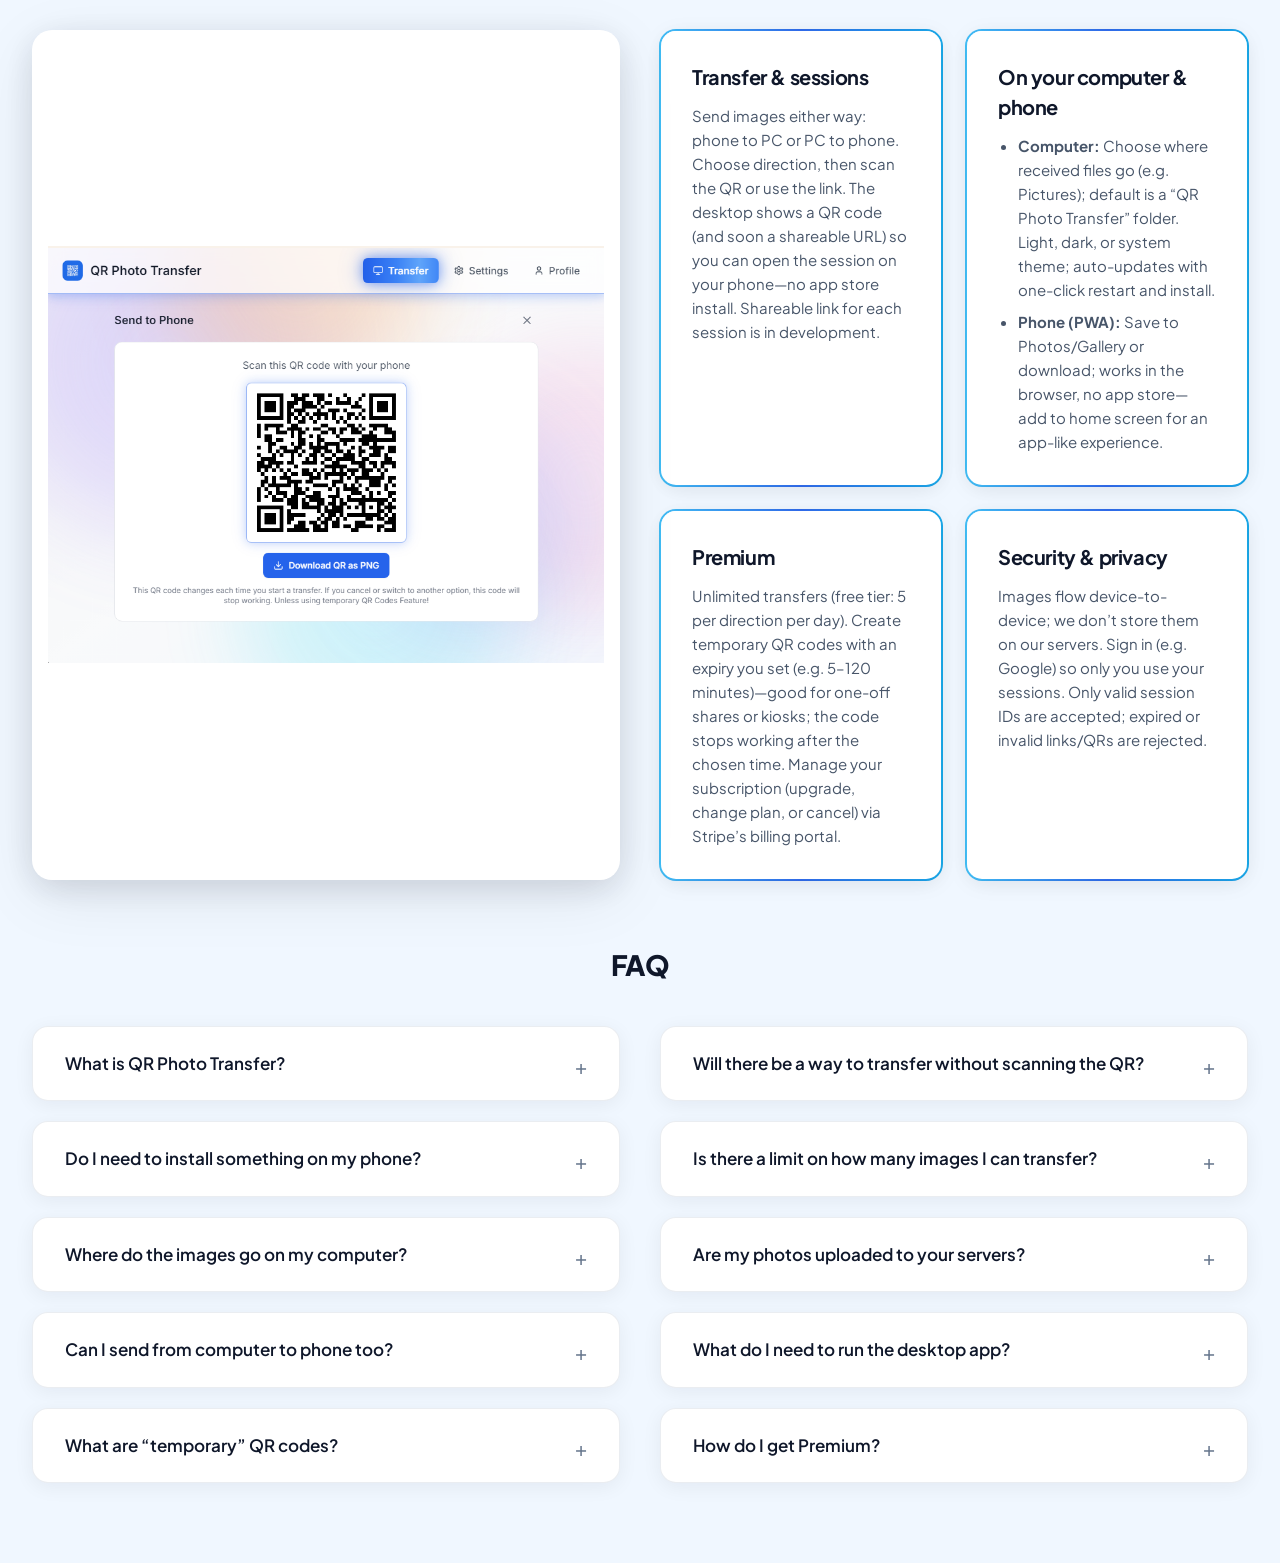
==== commit 47aa374e: "Favicon Added" ====
--- a/index.html
+++ b/index.html
@@ -5,6 +5,11 @@
   <meta name="viewport" content="width=device-width, initial-scale=1.0">
   <title>Download QR Photo Transfer</title>
   <meta name="description" content="Move photos from phone to computer (and back) with a single QR scan. No cloud uploads, no WhatsApp or Discord—images go straight to your PC.">
+  <link rel="icon" type="image/x-icon" href="assets/favicon.ico">
+  <link rel="icon" type="image/png" sizes="32x32" href="assets/favicon-32x32.png">
+  <link rel="icon" type="image/png" sizes="16x16" href="assets/favicon-16x16.png">
+  <link rel="apple-touch-icon" sizes="180x180" href="assets/apple-touch-icon.png">
+  <link rel="manifest" href="assets/site.webmanifest">
   <link rel="preconnect" href="https://fonts.googleapis.com">
   <link rel="preconnect" href="https://fonts.gstatic.com" crossorigin>
   <link href="https://fonts.googleapis.com/css2?family=Plus+Jakarta+Sans:wght@400;500;600;700&display=swap" rel="stylesheet">
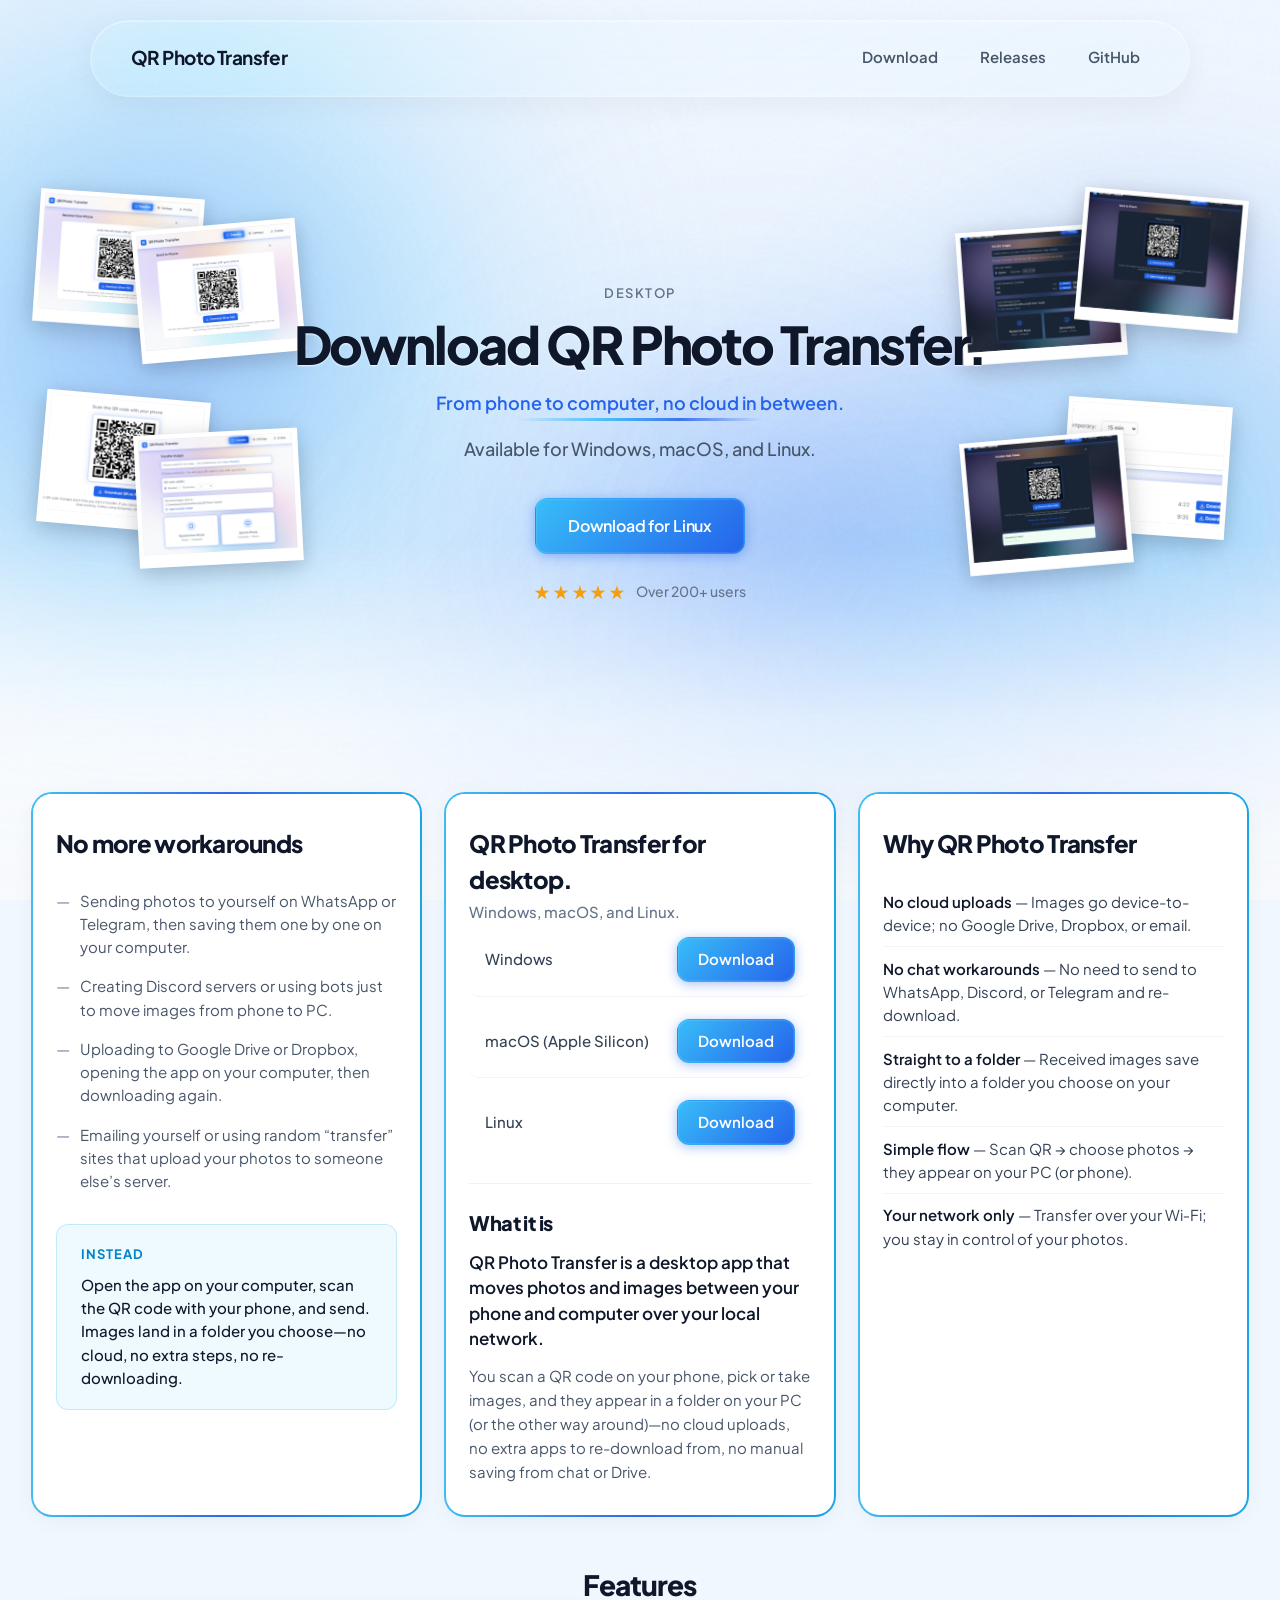
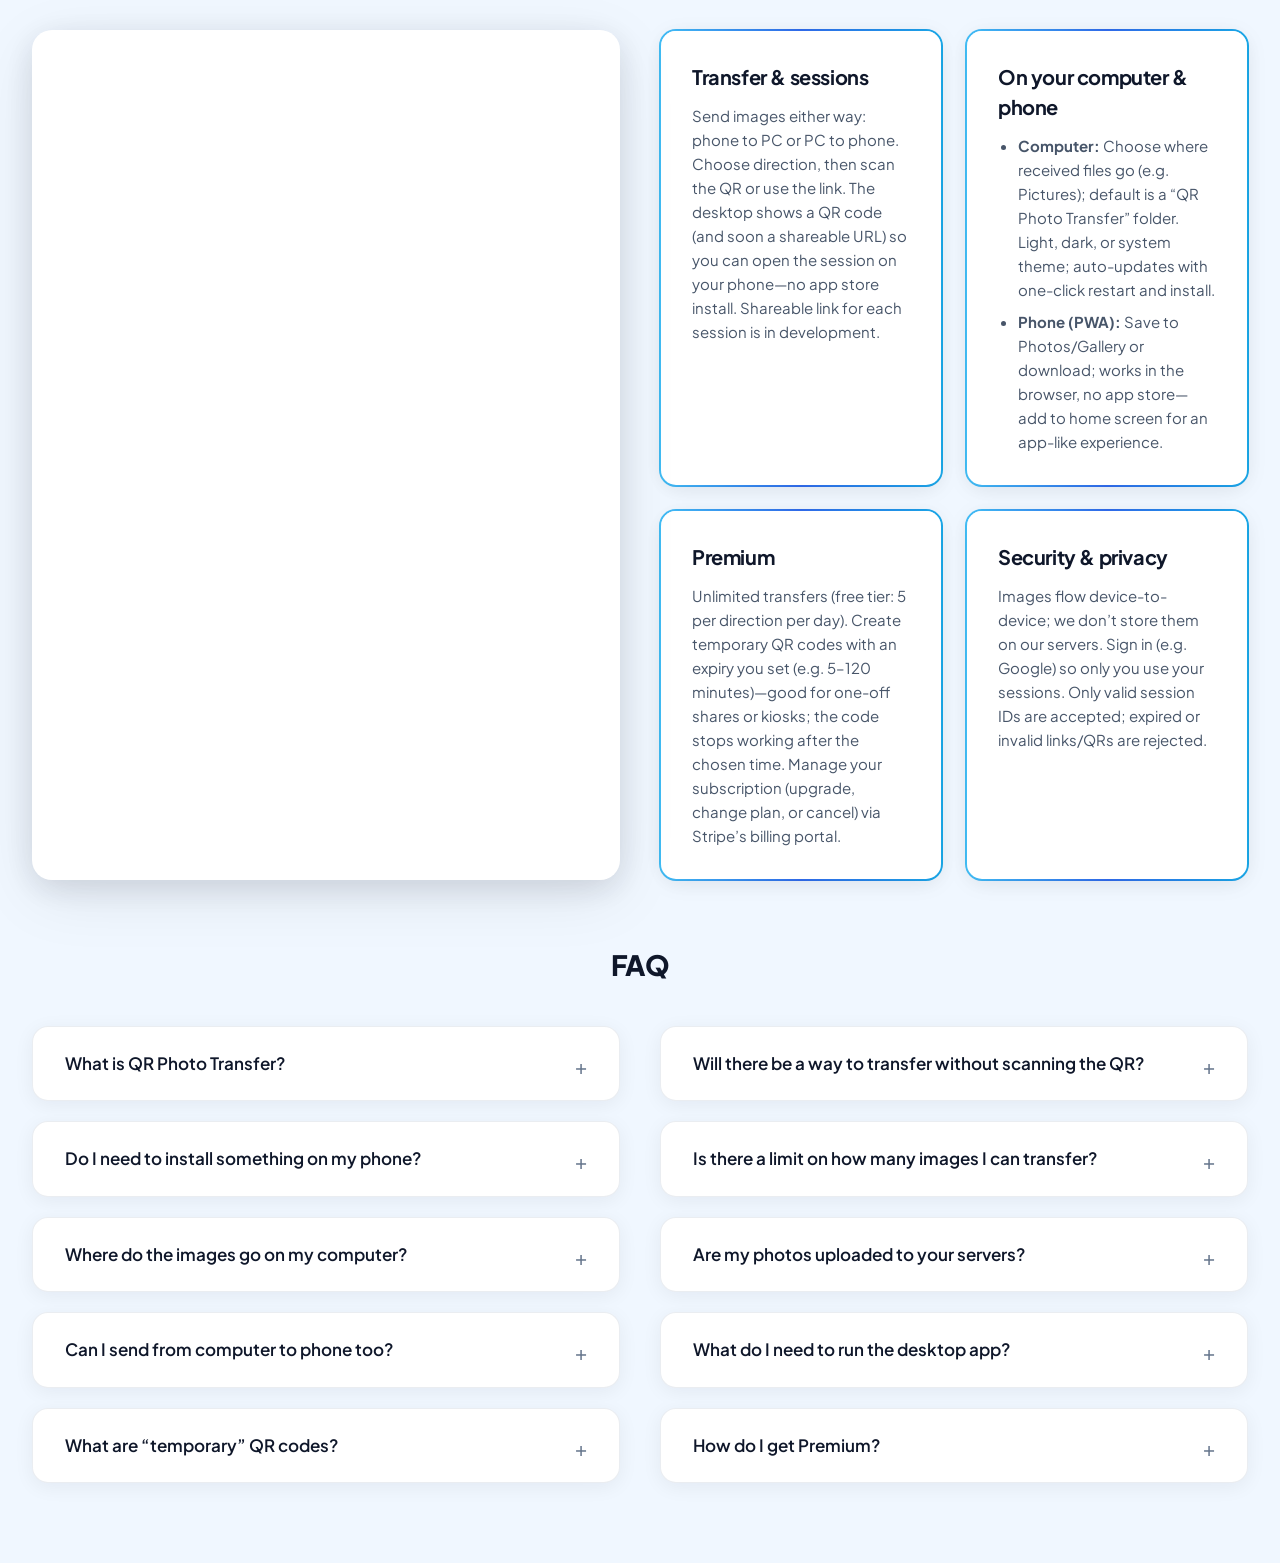
==== commit 55dcfd9b: "Image changes" ====
--- a/index.html
+++ b/index.html
@@ -46,22 +46,22 @@
         <div class="hero-polaroids hero-polaroids-left" aria-hidden="true">
           <div class="polaroid polaroid-1">
             <div class="polaroid-photo">
-              <img src="assets/screenshot-desktop.png" srcset="assets/screenshot-desktop@2x.png 2x" alt="QR Photo Transfer desktop app" width="220" height="165" onerror="this.parentElement.classList.add('polaroid-photo--placeholder')">
+              <img src="assets/screenshot-desktop.png" srcset="assets/screenshot-desktop-hires.png 2x" alt="QR Photo Transfer desktop app" width="220" height="165" onerror="this.parentElement.classList.add('polaroid-photo--placeholder')">
             </div>
           </div>
           <div class="polaroid polaroid-2">
             <div class="polaroid-photo">
-              <img src="assets/screenshot-phone.png" srcset="assets/screenshot-phone@2x.png 2x" alt="QR Photo Transfer on phone" width="220" height="165" onerror="this.parentElement.classList.add('polaroid-photo--placeholder')">
+              <img src="assets/screenshot-phone.png" srcset="assets/screenshot-phone-hires.png 2x" alt="QR Photo Transfer on phone" width="220" height="165" onerror="this.parentElement.classList.add('polaroid-photo--placeholder')">
             </div>
           </div>
           <div class="polaroid polaroid-3">
             <div class="polaroid-photo">
-              <img src="assets/screenshot-qr.png" srcset="assets/screenshot-qr@2x.png 2x" alt="QR code session" width="220" height="165" onerror="this.parentElement.classList.add('polaroid-photo--placeholder')">
+              <img src="assets/screenshot-qr.png" srcset="assets/screenshot-qr-hires.png 2x" alt="QR code session" width="220" height="165" onerror="this.parentElement.classList.add('polaroid-photo--placeholder')">
             </div>
           </div>
           <div class="polaroid polaroid-4">
             <div class="polaroid-photo">
-              <img src="assets/screenshot-desktop2.png" srcset="assets/screenshot-desktop2@2x.png 2x" alt="Desktop app window" width="220" height="165" onerror="this.parentElement.classList.add('polaroid-photo--placeholder')">
+              <img src="assets/screenshot-desktop2.png" srcset="assets/screenshot-desktop2-hires.png 2x" alt="Desktop app window" width="220" height="165" onerror="this.parentElement.classList.add('polaroid-photo--placeholder')">
             </div>
           </div>
         </div>
@@ -85,22 +85,22 @@
         <div class="hero-polaroids hero-polaroids-right" aria-hidden="true">
           <div class="polaroid polaroid-5">
             <div class="polaroid-photo">
-              <img src="assets/screenshot-transfer.png" srcset="assets/screenshot-transfer@2x.png 2x" alt="Transfer in progress" width="220" height="165" onerror="this.parentElement.classList.add('polaroid-photo--placeholder')">
+              <img src="assets/screenshot-transfer.png" srcset="assets/screenshot-transfer-hires.png 2x" alt="Transfer in progress" width="220" height="165" onerror="this.parentElement.classList.add('polaroid-photo--placeholder')">
             </div>
           </div>
           <div class="polaroid polaroid-6">
             <div class="polaroid-photo">
-              <img src="assets/screenshot-folder.png" srcset="assets/screenshot-folder@2x.png 2x" alt="Saved to folder" width="220" height="165" onerror="this.parentElement.classList.add('polaroid-photo--placeholder')">
+              <img src="assets/screenshot-folder.png" srcset="assets/screenshot-folder-hires.png 2x" alt="Saved to folder" width="220" height="165" onerror="this.parentElement.classList.add('polaroid-photo--placeholder')">
             </div>
           </div>
           <div class="polaroid polaroid-7">
             <div class="polaroid-photo">
-              <img src="assets/screenshot-session.png" srcset="assets/screenshot-session@2x.png 2x" alt="Session screen" width="220" height="165" onerror="this.parentElement.classList.add('polaroid-photo--placeholder')">
+              <img src="assets/screenshot-session.png" srcset="assets/screenshot-session-hires.png 2x" alt="Session screen" width="220" height="165" onerror="this.parentElement.classList.add('polaroid-photo--placeholder')">
             </div>
           </div>
           <div class="polaroid polaroid-8">
             <div class="polaroid-photo">
-              <img src="assets/screenshot-phone2.png" srcset="assets/screenshot-phone2@2x.png 2x" alt="Phone PWA" width="220" height="165" onerror="this.parentElement.classList.add('polaroid-photo--placeholder')">
+              <img src="assets/screenshot-phone2.png" srcset="assets/screenshot-phone2-hires.png 2x" alt="Phone PWA" width="220" height="165" onerror="this.parentElement.classList.add('polaroid-photo--placeholder')">
             </div>
           </div>
         </div>
@@ -163,7 +163,7 @@
       <div class="features-showcase">
         <div class="features-screenshot-wrap">
           <div class="features-screenshot-frame">
-            <img id="features-screenshot" src="assets/screenshot-desktop-hires.png" srcset="assets/screenshot-desktop-hires@2x.png 2x" alt="QR Photo Transfer screenshot" class="features-screenshot">
+            <img id="features-screenshot" src="assets/screenshot-desktop-hires.png" alt="QR Photo Transfer screenshot" class="features-screenshot">
           </div>
         </div>
         <div class="features-summary">
--- a/styles.css
+++ b/styles.css
@@ -291,13 +291,20 @@
   align-items: center;
   justify-items: center;
   min-height: 0;
+  position: relative;
 }
 
 @media (min-width: 1100px) {
   .hero-inner {
     grid-template-columns: 1fr minmax(320px, 720px) 1fr;
-    gap: 1.5rem;
+    gap: 2rem;
     align-items: center;
+  }
+}
+
+@media (min-width: 1100px) and (max-width: 1400px) {
+  .hero-inner {
+    gap: 1rem;
   }
 }
 
@@ -305,6 +312,8 @@
   text-align: center;
   max-width: 720px;
   width: 100%;
+  position: relative;
+  z-index: 10;
 }
 
 /* Polaroids – 2x2 scattered (two on top, two on bottom) with overlap */
@@ -312,10 +321,12 @@
   display: none;
   position: relative;
   width: 100%;
-  max-width: 420px;
-  height: 520px;
-  padding: 32px;
+  max-width: clamp(280px, 28vw, 420px);
+  height: clamp(350px, 50vw, 520px);
+  padding: clamp(16px, 2vw, 32px);
   box-sizing: border-box;
+  z-index: 1;
+  overflow: visible;
 }
 
 @media (min-width: 1100px) {
@@ -338,21 +349,117 @@
 .polaroid {
   position: absolute;
   background: #fff;
-  padding: 0.6rem 0.6rem 1.5rem;
+  padding: clamp(0.4rem, 0.5vw, 0.6rem) clamp(0.4rem, 0.5vw, 0.6rem) clamp(1rem, 1.2vw, 1.5rem);
   box-shadow: 0 6px 24px rgba(15, 23, 42, 0.14), 0 10px 40px rgba(15, 23, 42, 0.1);
-}
-
-/* Left cluster – 2 on top, 2 on bottom, scattered with overlap (inset so none get cropped) */
-.hero-polaroids-left .polaroid-1 { top: 0; left: 0; transform: rotate(4deg); z-index: 2; }
-.hero-polaroids-left .polaroid-2 { top: 32px; left: 165px; transform: rotate(-5deg); z-index: 3; }
-.hero-polaroids-left .polaroid-3 { top: 205px; left: 8px; transform: rotate(5deg); z-index: 1; }
-.hero-polaroids-left .polaroid-4 { top: 238px; left: 158px; transform: rotate(-3deg); z-index: 4; }
-
-/* Right cluster – 2 on top, 2 on bottom, scattered with overlap (inset so none get cropped) */
-.hero-polaroids-right .polaroid-5 { top: 0; right: 0; left: auto; transform: rotate(5deg); z-index: 3; }
-.hero-polaroids-right .polaroid-6 { top: 35px; right: 185px; left: auto; transform: rotate(-4deg); z-index: 2; }
-.hero-polaroids-right .polaroid-7 { top: 210px; right: 25px; left: auto; transform: rotate(4deg); z-index: 1; }
-.hero-polaroids-right .polaroid-8 { top: 243px; right: 178px; left: auto; transform: rotate(-5deg); z-index: 4; }
+  transform-origin: center center;
+}
+
+/* Left cluster – 2 on top, 2 on bottom, scattered with overlap */
+.hero-polaroids-left .polaroid-1 { 
+  top: 0%; 
+  left: 0%; 
+  transform: rotate(4deg); 
+  z-index: 2; 
+}
+
+.hero-polaroids-left .polaroid-2 { 
+  top: clamp(20px, 6%, 32px); 
+  left: clamp(100px, 39%, 165px); 
+  transform: rotate(-5deg); 
+  z-index: 3; 
+}
+
+.hero-polaroids-left .polaroid-3 { 
+  top: clamp(130px, 39%, 205px); 
+  left: clamp(5px, 2%, 8px); 
+  transform: rotate(5deg); 
+  z-index: 1; 
+}
+
+.hero-polaroids-left .polaroid-4 { 
+  top: clamp(150px, 46%, 238px); 
+  left: clamp(100px, 38%, 158px); 
+  transform: rotate(-3deg); 
+  z-index: 4; 
+}
+
+/* Right cluster – 2 on top, 2 on bottom, scattered with overlap */
+.hero-polaroids-right .polaroid-5 { 
+  top: 0%; 
+  right: 0%; 
+  left: auto; 
+  transform: rotate(5deg); 
+  z-index: 3; 
+}
+
+.hero-polaroids-right .polaroid-6 { 
+  top: clamp(22px, 6.7%, 35px); 
+  right: clamp(120px, 44%, 185px); 
+  left: auto; 
+  transform: rotate(-4deg); 
+  z-index: 2; 
+}
+
+.hero-polaroids-right .polaroid-7 { 
+  top: clamp(135px, 40%, 210px); 
+  right: clamp(15px, 6%, 25px); 
+  left: auto; 
+  transform: rotate(4deg); 
+  z-index: 1; 
+}
+
+.hero-polaroids-right .polaroid-8 { 
+  top: clamp(155px, 47%, 243px); 
+  right: clamp(115px, 45%, 178px); 
+  left: auto; 
+  transform: rotate(-5deg); 
+  z-index: 4; 
+}
+
+/* Dynamic scaling for different screen sizes */
+@media (min-width: 1100px) and (max-width: 1300px) {
+  .hero-polaroids-left .polaroid-1,
+  .hero-polaroids-left .polaroid-2,
+  .hero-polaroids-left .polaroid-3,
+  .hero-polaroids-left .polaroid-4,
+  .hero-polaroids-right .polaroid-5,
+  .hero-polaroids-right .polaroid-6,
+  .hero-polaroids-right .polaroid-7,
+  .hero-polaroids-right .polaroid-8 {
+    transform: scale(0.8);
+  }
+  
+  .hero-polaroids-left .polaroid-1 { transform: scale(0.8) rotate(4deg); }
+  .hero-polaroids-left .polaroid-2 { transform: scale(0.8) rotate(-5deg); }
+  .hero-polaroids-left .polaroid-3 { transform: scale(0.8) rotate(5deg); }
+  .hero-polaroids-left .polaroid-4 { transform: scale(0.8) rotate(-3deg); }
+  .hero-polaroids-right .polaroid-5 { transform: scale(0.8) rotate(5deg); }
+  .hero-polaroids-right .polaroid-6 { transform: scale(0.8) rotate(-4deg); }
+  .hero-polaroids-right .polaroid-7 { transform: scale(0.8) rotate(4deg); }
+  .hero-polaroids-right .polaroid-8 { transform: scale(0.8) rotate(-5deg); }
+}
+
+@media (min-width: 1300px) and (max-width: 1500px) {
+  .hero-polaroids-left .polaroid-1,
+  .hero-polaroids-left .polaroid-2,
+  .hero-polaroids-left .polaroid-3,
+  .hero-polaroids-left .polaroid-4,
+  .hero-polaroids-right .polaroid-5,
+  .hero-polaroids-right .polaroid-6,
+  .hero-polaroids-right .polaroid-7,
+  .hero-polaroids-right .polaroid-8 {
+    transform: scale(0.9);
+  }
+  
+  .hero-polaroids-left .polaroid-1 { transform: scale(0.9) rotate(4deg); }
+  .hero-polaroids-left .polaroid-2 { transform: scale(0.9) rotate(-5deg); }
+  .hero-polaroids-left .polaroid-3 { transform: scale(0.9) rotate(5deg); }
+  .hero-polaroids-left .polaroid-4 { transform: scale(0.9) rotate(-3deg); }
+  .hero-polaroids-right .polaroid-5 { transform: scale(0.9) rotate(5deg); }
+  .hero-polaroids-right .polaroid-6 { transform: scale(0.9) rotate(-4deg); }
+  .hero-polaroids-right .polaroid-7 { transform: scale(0.9) rotate(4deg); }
+  .hero-polaroids-right .polaroid-8 { transform: scale(0.9) rotate(-5deg); }
+}
 
 .polaroid-photo {
   background: #e2e8f0;
@@ -387,7 +494,7 @@
   letter-spacing: 0.04em;
 }
 
-/* All polaroids same size – larger so screenshots are readable */
+/* All polaroids same size – larger so screenshots are readable, dynamically sized */
 .hero-polaroids-left .polaroid-1 .polaroid-photo,
 .hero-polaroids-left .polaroid-2 .polaroid-photo,
 .hero-polaroids-left .polaroid-3 .polaroid-photo,
@@ -396,8 +503,8 @@
 .hero-polaroids-right .polaroid-6 .polaroid-photo,
 .hero-polaroids-right .polaroid-7 .polaroid-photo,
 .hero-polaroids-right .polaroid-8 .polaroid-photo {
-  width: 220px;
-  height: 165px;
+  width: clamp(150px, 15vw, 220px);
+  height: clamp(112px, 11.25vw, 165px);
 }
 
 .polaroid-photo img {
@@ -808,7 +915,8 @@
   display: flex;
   align-items: stretch;
   justify-content: flex-start;
-  min-height: 400px;
+  min-height: 300px;
+  max-height: 600px;
 }
 
 .features-screenshot-frame {
@@ -821,15 +929,32 @@
   box-shadow: 0 8px 32px rgba(15, 23, 42, 0.12), 0 16px 64px rgba(15, 23, 42, 0.08);
   overflow: hidden;
   aspect-ratio: 4 / 5;
+  max-height: 600px;
   display: flex;
   align-items: center;
   justify-content: center;
 }
 
+@media (min-width: 640px) {
+  .features-screenshot-wrap {
+    min-height: 350px;
+    max-height: 650px;
+  }
+  
+  .features-screenshot-frame {
+    max-height: 650px;
+  }
+}
+
 @media (min-width: 1000px) {
+  .features-screenshot-wrap {
+    max-height: none;
+  }
+  
   .features-screenshot-frame {
     height: 100%;
     aspect-ratio: auto;
+    max-height: none;
   }
 }
 
@@ -868,11 +993,18 @@
   display: grid;
   gap: 1.5rem;
   width: 100%;
+  align-items: start;
 }
 
 @media (min-width: 640px) {
   .features-summary {
     grid-template-columns: repeat(2, 1fr);
+  }
+}
+
+@media (min-width: 1000px) {
+  .features-summary {
+    align-items: stretch;
   }
 }
 
@@ -893,6 +1025,8 @@
   border-radius: 16px;
   border: 1px solid rgba(148, 163, 184, 0.15);
   box-shadow: 0 4px 24px rgba(15, 23, 42, 0.05);
+  display: flex;
+  flex-direction: column;
 }
 
 /* Feature blocks with blue animated border (like top cards) */
@@ -902,6 +1036,9 @@
   background: none;
   border: none;
   padding: 2rem 2rem;
+  display: flex;
+  flex-direction: column;
+  min-height: 0;
 }
 
 .feature-block-bordered::before {
@@ -1093,14 +1230,20 @@
   }
 
   .features-screenshot-wrap {
-    min-height: 300px;
+    min-height: 250px;
+    max-height: 500px;
   }
 
   .features-screenshot-frame {
     padding: 0.75rem;
+    max-height: 500px;
   }
 
   .feature-block {
+    padding: 1.5rem 1.25rem;
+  }
+  
+  .feature-block-bordered {
     padding: 1.5rem 1.25rem;
   }
 
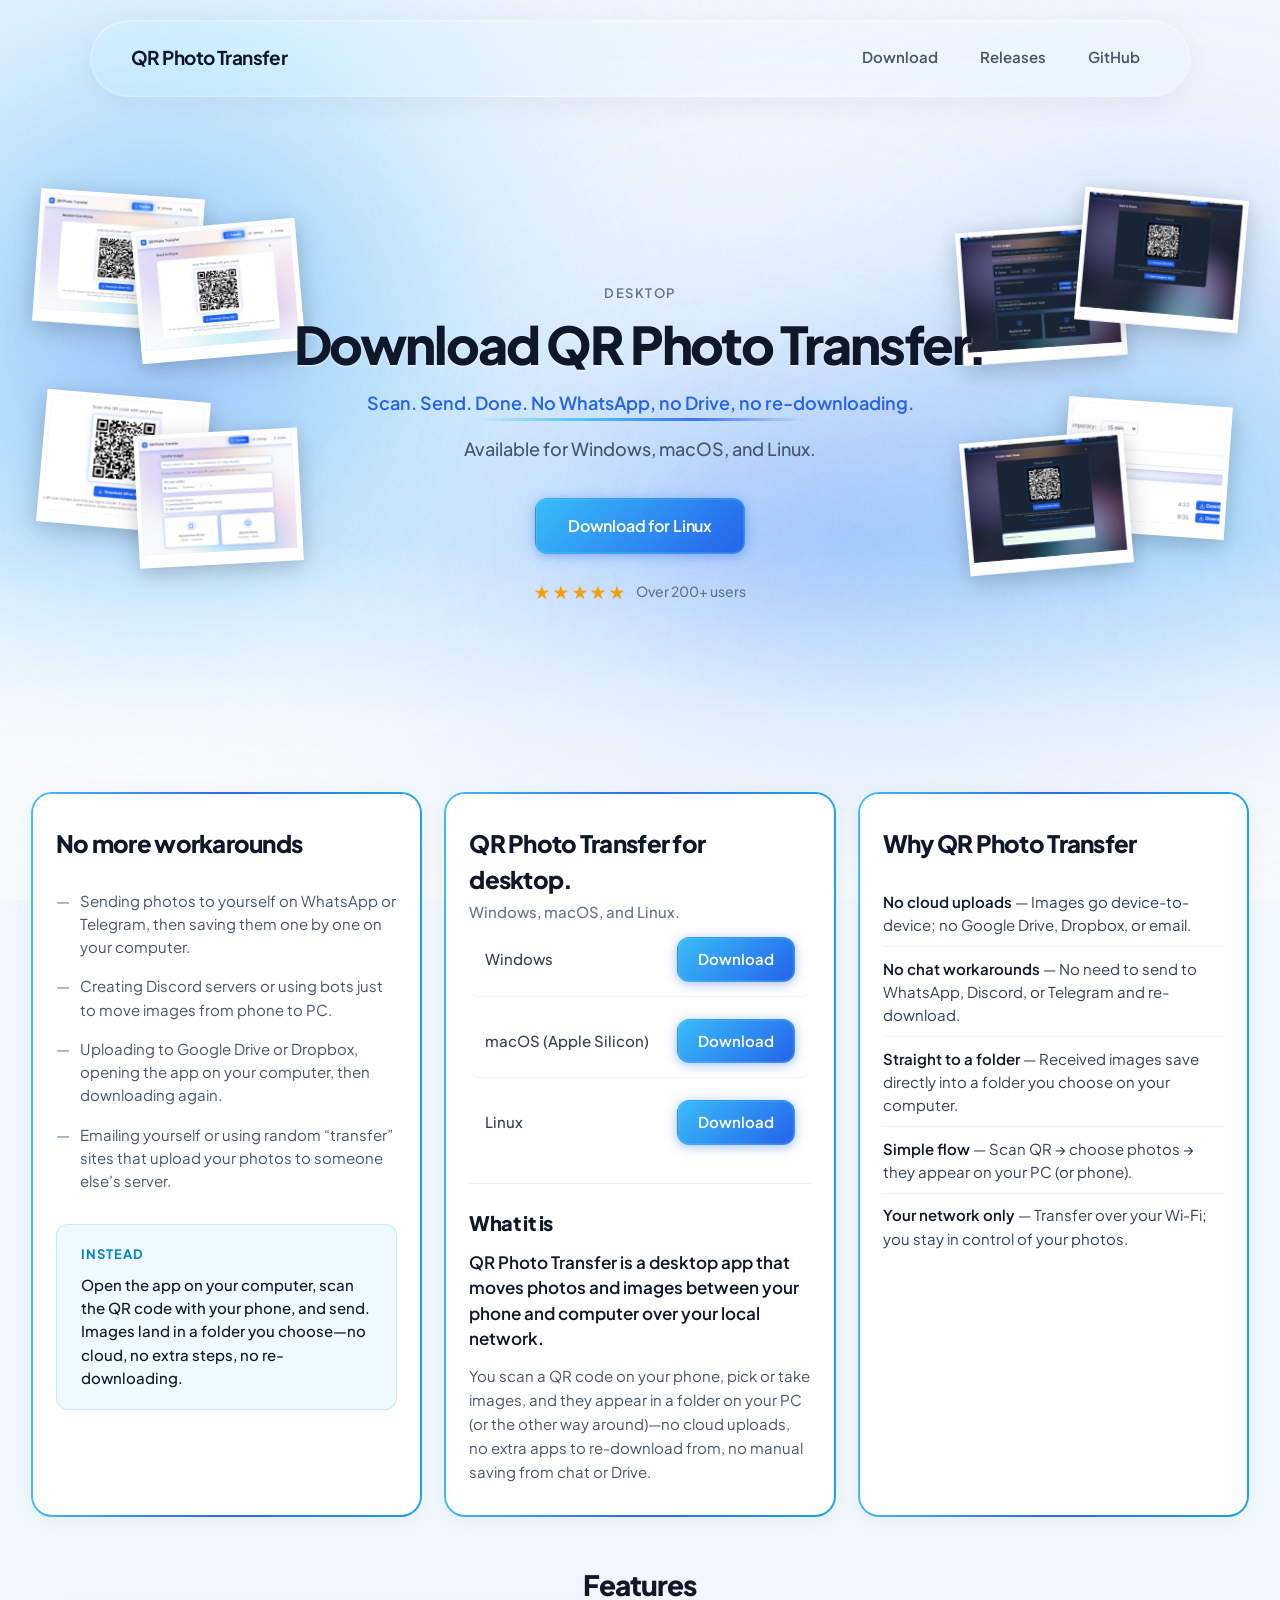
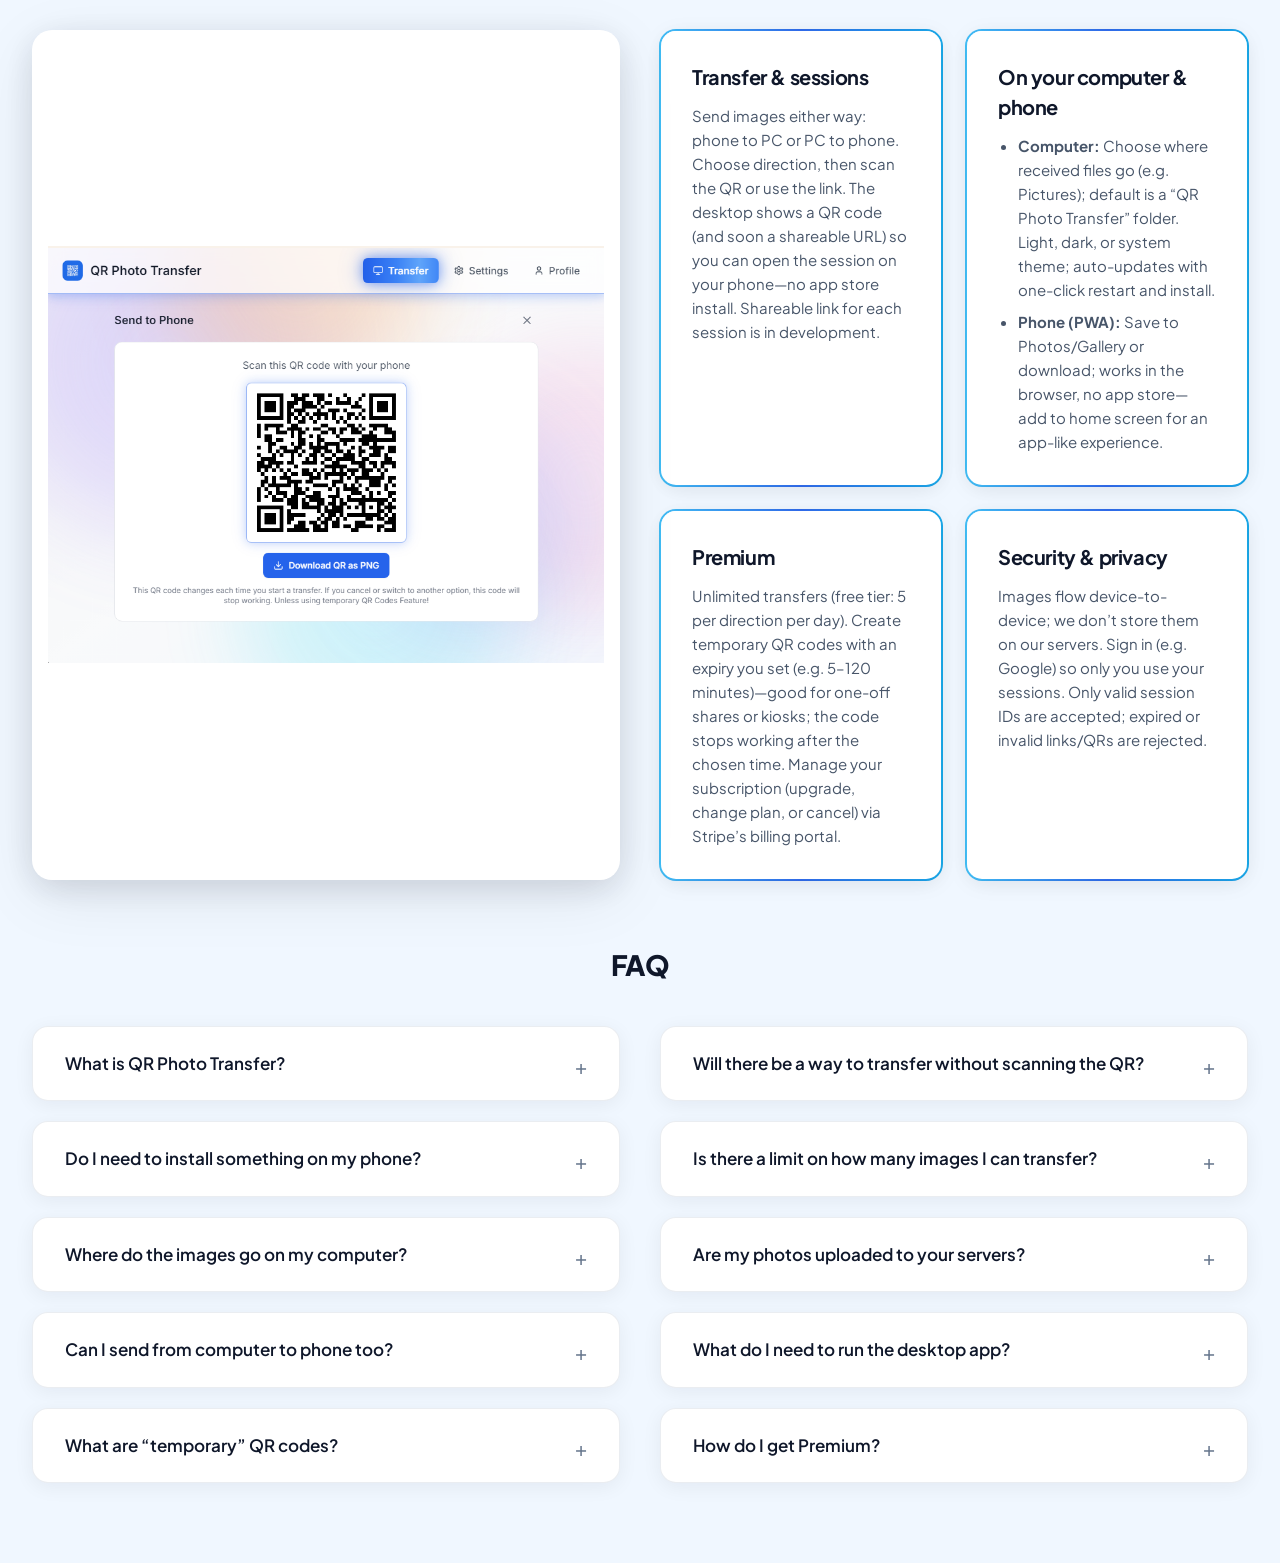
==== commit 7d127479: "Logo Placement Update" ====
--- a/index.html
+++ b/index.html
@@ -155,6 +155,9 @@
           <li><strong>Simple flow</strong> — Scan QR → choose photos → they appear on your PC (or phone).</li>
           <li><strong>Your network only</strong> — Transfer over your Wi‑Fi; you stay in control of your photos.</li>
         </ul>
+        <div class="features-logo-wrap">
+          <img src="assets/logo.png" alt="QR Photo Transfer logo" class="features-logo" width="64" height="64" onerror="this.style.display='none'">
+        </div>
       </section>
     </div>
 
--- a/styles.css
+++ b/styles.css
@@ -822,6 +822,21 @@
   font-weight: 600;
 }
 
+.features-logo-wrap {
+  display: flex;
+  justify-content: center;
+  align-items: center;
+  margin-top: 2.5rem;
+  padding-top: 2rem;
+}
+
+.features-logo {
+  height: 64px;
+  width: auto;
+  display: block;
+  opacity: 0.9;
+}
+
 .desktop-title {
   font-size: 1.5rem;
   font-weight: 800;
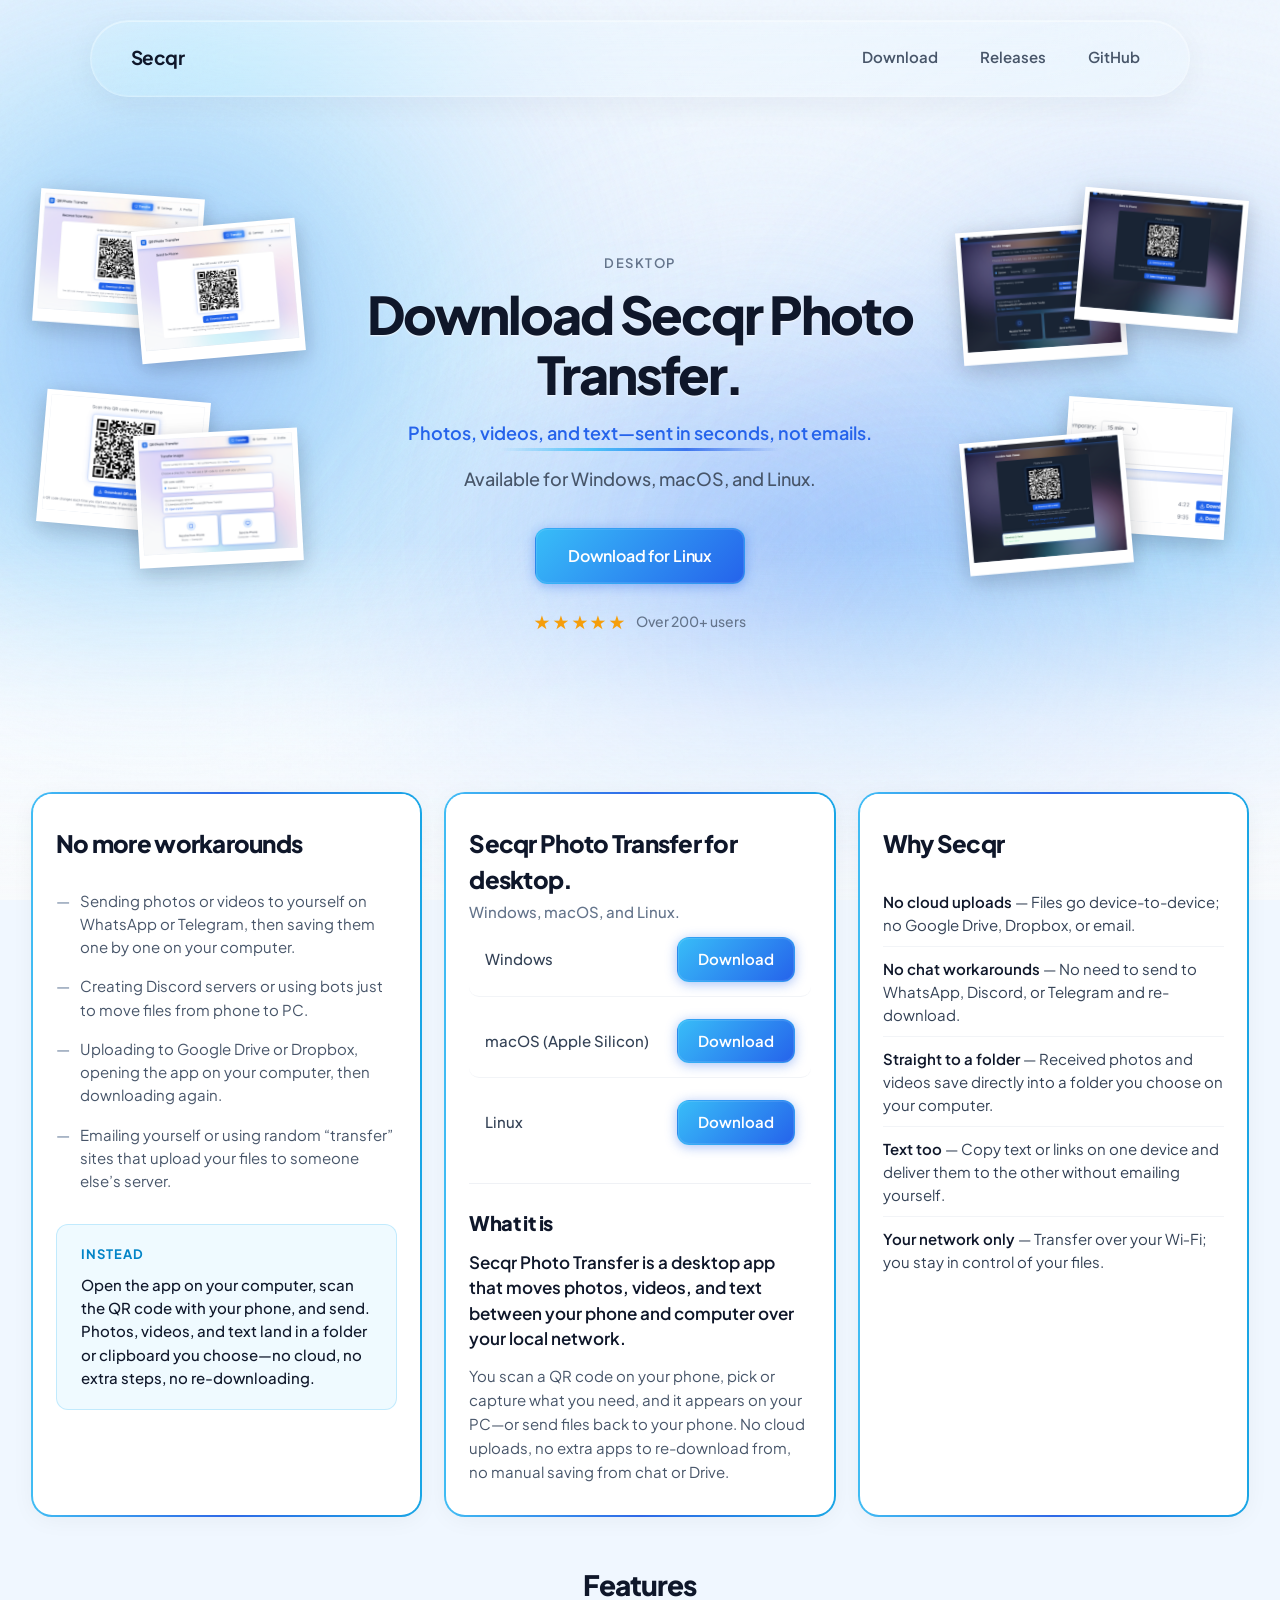
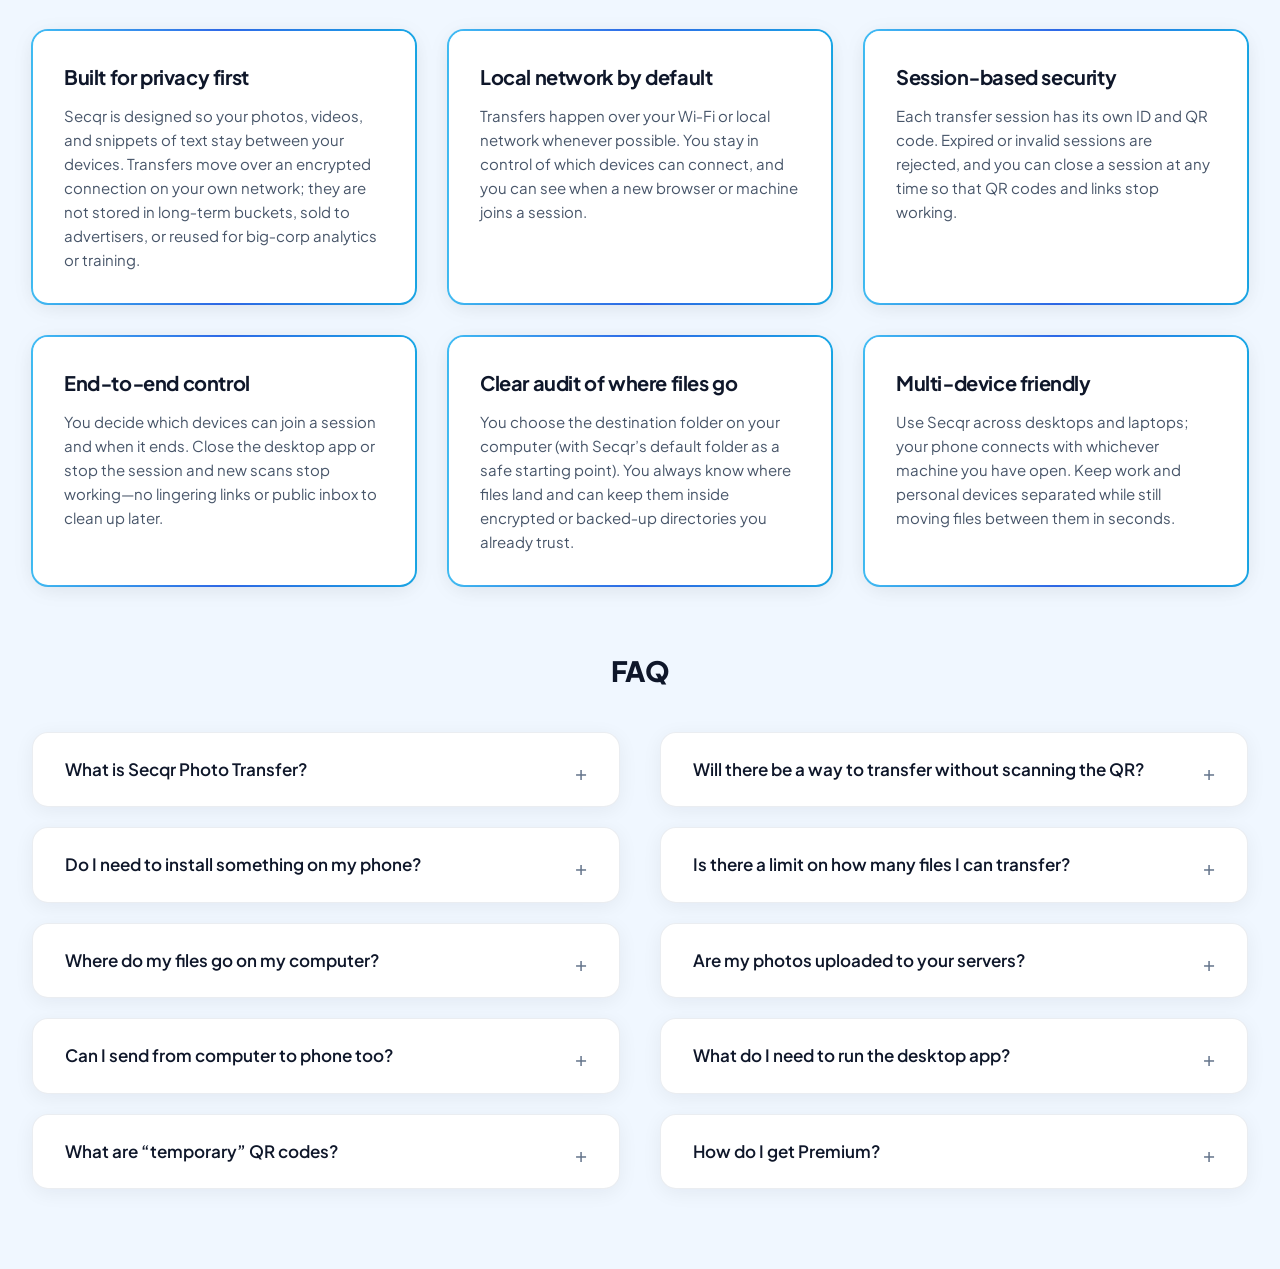
==== commit 6639fa6e: "Secqr Updates on Web Updated name on the website and information changes." ====
--- a/index.html
+++ b/index.html
@@ -3,8 +3,8 @@
 <head>
   <meta charset="UTF-8">
   <meta name="viewport" content="width=device-width, initial-scale=1.0">
-  <title>Download QR Photo Transfer</title>
-  <meta name="description" content="Move photos from phone to computer (and back) with a single QR scan. No cloud uploads, no WhatsApp or Discord—images go straight to your PC.">
+  <title>Download Secqr Photo Transfer</title>
+  <meta name="description" content="Move photos, videos, and text between phone and computer with a single QR scan. No cloud uploads, no WhatsApp or Discord—files go straight between your devices.">
   <link rel="icon" type="image/x-icon" href="assets/favicon.ico">
   <link rel="icon" type="image/png" sizes="32x32" href="assets/favicon-32x32.png">
   <link rel="icon" type="image/png" sizes="16x16" href="assets/favicon-16x16.png">
@@ -28,9 +28,9 @@
   <div class="page">
   <header class="header">
     <div class="header-inner">
-      <a href="#" class="logo-link" aria-label="QR Photo Transfer home">
+      <a href="#" class="logo-link" aria-label="Secqr home">
         <img src="assets/logo.png" alt="" class="logo" width="32" height="32" onerror="this.style.display='none'">
-        <span class="logo-text">QR Photo Transfer</span>
+        <span class="logo-text">Secqr</span>
       </a>
       <nav class="nav">
         <a href="#download" class="nav-link">Download</a>
@@ -46,12 +46,12 @@
         <div class="hero-polaroids hero-polaroids-left" aria-hidden="true">
           <div class="polaroid polaroid-1">
             <div class="polaroid-photo">
-              <img src="assets/screenshot-desktop.png" srcset="assets/screenshot-desktop-hires.png 2x" alt="QR Photo Transfer desktop app" width="220" height="165" onerror="this.parentElement.classList.add('polaroid-photo--placeholder')">
+              <img src="assets/screenshot-desktop.png" srcset="assets/screenshot-desktop-hires.png 2x" alt="Secqr desktop app" width="220" height="165" onerror="this.parentElement.classList.add('polaroid-photo--placeholder')">
             </div>
           </div>
           <div class="polaroid polaroid-2">
             <div class="polaroid-photo">
-              <img src="assets/screenshot-phone.png" srcset="assets/screenshot-phone-hires.png 2x" alt="QR Photo Transfer on phone" width="220" height="165" onerror="this.parentElement.classList.add('polaroid-photo--placeholder')">
+              <img src="assets/screenshot-phone.png" srcset="assets/screenshot-phone-hires.png 2x" alt="Secqr on phone" width="220" height="165" onerror="this.parentElement.classList.add('polaroid-photo--placeholder')">
             </div>
           </div>
           <div class="polaroid polaroid-3">
@@ -70,7 +70,7 @@
             <img src="assets/logo.png" alt="" class="hero-logo" width="72" height="72" onerror="this.style.display='none'">
           </div>
           <p class="hero-label">Desktop</p>
-          <h1 class="hero-title">Download QR Photo Transfer.</h1>
+          <h1 class="hero-title">Download Secqr Photo Transfer.</h1>
           <div class="hero-tagline-wrap" aria-live="polite">
             <p class="hero-tagline" id="hero-tagline">From phone to computer, no cloud in between.</p>
           </div>
@@ -111,19 +111,19 @@
       <section class="compare-section content-card">
         <h2 class="section-title">No more workarounds</h2>
       <ul class="no-more-list">
-        <li>Sending photos to yourself on WhatsApp or Telegram, then saving them one by one on your computer.</li>
-        <li>Creating Discord servers or using bots just to move images from phone to PC.</li>
+        <li>Sending photos or videos to yourself on WhatsApp or Telegram, then saving them one by one on your computer.</li>
+        <li>Creating Discord servers or using bots just to move files from phone to PC.</li>
         <li>Uploading to Google Drive or Dropbox, opening the app on your computer, then downloading again.</li>
-        <li>Emailing yourself or using random “transfer” sites that upload your photos to someone else’s server.</li>
+        <li>Emailing yourself or using random “transfer” sites that upload your files to someone else’s server.</li>
       </ul>
       <div class="instead-block">
         <p class="instead-label">Instead</p>
-        <p class="instead-text">Open the app on your computer, scan the QR code with your phone, and send. Images land in a folder you choose—no cloud, no extra steps, no re-downloading.</p>
+        <p class="instead-text">Open the app on your computer, scan the QR code with your phone, and send. Photos, videos, and text land in a folder or clipboard you choose—no cloud, no extra steps, no re-downloading.</p>
       </div>
       </section>
 
       <section class="desktop-section content-card">
-        <h2 class="desktop-title">QR Photo Transfer for desktop.</h2>
+        <h2 class="desktop-title">Secqr Photo Transfer for desktop.</h2>
         <p class="desktop-subtitle">Windows, macOS, and Linux.</p>
         <div class="desktop-downloads">
           <div class="download-row">
@@ -141,54 +141,52 @@
         </div>
         <div class="what-it-is-block">
           <h3 class="section-title">What it is</h3>
-          <p class="about-lead">QR Photo Transfer is a desktop app that moves photos and images between your phone and computer over your local network.</p>
-          <p class="about-body">You scan a QR code on your phone, pick or take images, and they appear in a folder on your PC (or the other way around)—no cloud uploads, no extra apps to re-download from, no manual saving from chat or Drive.</p>
+          <p class="about-lead">Secqr Photo Transfer is a desktop app that moves photos, videos, and text between your phone and computer over your local network.</p>
+          <p class="about-body">You scan a QR code on your phone, pick or capture what you need, and it appears on your PC—or send files back to your phone. No cloud uploads, no extra apps to re-download from, no manual saving from chat or Drive.</p>
         </div>
       </section>
 
       <section class="features-section content-card">
-        <h2 class="section-title">Why QR Photo Transfer</h2>
+        <h2 class="section-title">Why Secqr</h2>
         <ul class="features-list">
-          <li><strong>No cloud uploads</strong> — Images go device-to-device; no Google Drive, Dropbox, or email.</li>
+          <li><strong>No cloud uploads</strong> — Files go device-to-device; no Google Drive, Dropbox, or email.</li>
           <li><strong>No chat workarounds</strong> — No need to send to WhatsApp, Discord, or Telegram and re-download.</li>
-          <li><strong>Straight to a folder</strong> — Received images save directly into a folder you choose on your computer.</li>
-          <li><strong>Simple flow</strong> — Scan QR → choose photos → they appear on your PC (or phone).</li>
-          <li><strong>Your network only</strong> — Transfer over your Wi‑Fi; you stay in control of your photos.</li>
+          <li><strong>Straight to a folder</strong> — Received photos and videos save directly into a folder you choose on your computer.</li>
+          <li><strong>Text too</strong> — Copy text or links on one device and deliver them to the other without emailing yourself.</li>
+          <li><strong>Your network only</strong> — Transfer over your Wi‑Fi; you stay in control of your files.</li>
         </ul>
         <div class="features-logo-wrap">
-          <img src="assets/logo.png" alt="QR Photo Transfer logo" class="features-logo" width="64" height="64" onerror="this.style.display='none'">
+          <img src="assets/logo.png" alt="Secqr logo" class="features-logo" width="64" height="64" onerror="this.style.display='none'">
         </div>
       </section>
     </div>
 
     <section class="features-block" id="features">
       <h2 class="block-title">Features</h2>
-      <div class="features-showcase">
-        <div class="features-screenshot-wrap">
-          <div class="features-screenshot-frame">
-            <img id="features-screenshot" src="assets/screenshot-desktop-hires.png" alt="QR Photo Transfer screenshot" class="features-screenshot">
-          </div>
-        </div>
-        <div class="features-summary">
-        <div class="feature-block feature-block-bordered">
-          <h3 class="feature-block-title">Transfer & sessions</h3>
-          <p class="feature-block-desc">Send images either way: phone to PC or PC to phone. Choose direction, then scan the QR or use the link. The desktop shows a QR code (and soon a shareable URL) so you can open the session on your phone—no app store install. Shareable link for each session is in development.</p>
-        </div>
-        <div class="feature-block feature-block-bordered">
-          <h3 class="feature-block-title">On your computer & phone</h3>
-          <ul class="feature-block-list">
-            <li><strong>Computer:</strong> Choose where received files go (e.g. Pictures); default is a “QR Photo Transfer” folder. Light, dark, or system theme; auto-updates with one-click restart and install.</li>
-            <li><strong>Phone (PWA):</strong> Save to Photos/Gallery or download; works in the browser, no app store—add to home screen for an app-like experience.</li>
-          </ul>
-        </div>
-        <div class="feature-block feature-block-bordered">
-          <h3 class="feature-block-title">Premium</h3>
-          <p class="feature-block-desc">Unlimited transfers (free tier: 5 per direction per day). Create temporary QR codes with an expiry you set (e.g. 5–120 minutes)—good for one-off shares or kiosks; the code stops working after the chosen time. Manage your subscription (upgrade, change plan, or cancel) via Stripe’s billing portal.</p>
-        </div>
-        <div class="feature-block feature-block-bordered">
-          <h3 class="feature-block-title">Security & privacy</h3>
-          <p class="feature-block-desc">Images flow device-to-device; we don’t store them on our servers. Sign in (e.g. Google) so only you use your sessions. Only valid session IDs are accepted; expired or invalid links/QRs are rejected.</p>
-        </div>
+      <div class="features-security-grid">
+        <div class="feature-block feature-block-bordered">
+          <h3 class="feature-block-title">Built for privacy first</h3>
+          <p class="feature-block-desc">Secqr is designed so your photos, videos, and snippets of text stay between your devices. Transfers move over an encrypted connection on your own network; they are not stored in long‑term buckets, sold to advertisers, or reused for big‑corp analytics or training.</p>
+        </div>
+        <div class="feature-block feature-block-bordered">
+          <h3 class="feature-block-title">Local network by default</h3>
+          <p class="feature-block-desc">Transfers happen over your Wi‑Fi or local network whenever possible. You stay in control of which devices can connect, and you can see when a new browser or machine joins a session.</p>
+        </div>
+        <div class="feature-block feature-block-bordered">
+          <h3 class="feature-block-title">Session‑based security</h3>
+          <p class="feature-block-desc">Each transfer session has its own ID and QR code. Expired or invalid sessions are rejected, and you can close a session at any time so that QR codes and links stop working.</p>
+        </div>
+        <div class="feature-block feature-block-bordered">
+          <h3 class="feature-block-title">End‑to‑end control</h3>
+          <p class="feature-block-desc">You decide which devices can join a session and when it ends. Close the desktop app or stop the session and new scans stop working—no lingering links or public inbox to clean up later.</p>
+        </div>
+        <div class="feature-block feature-block-bordered">
+          <h3 class="feature-block-title">Clear audit of where files go</h3>
+          <p class="feature-block-desc">You choose the destination folder on your computer (with Secqr’s default folder as a safe starting point). You always know where files land and can keep them inside encrypted or backed‑up directories you already trust.</p>
+        </div>
+        <div class="feature-block feature-block-bordered">
+          <h3 class="feature-block-title">Multi‑device friendly</h3>
+          <p class="feature-block-desc">Use Secqr across desktops and laptops; your phone connects with whichever machine you have open. Keep work and personal devices separated while still moving files between them in seconds.</p>
         </div>
       </div>
     </section>
@@ -198,20 +196,20 @@
       <div class="faq-accordion">
         <div class="faq-column">
           <details class="faq-details">
-            <summary class="faq-summary">What is QR Photo Transfer?</summary>
-            <div class="faq-answer">It’s a desktop app (plus a web app on your phone) that moves images between your phone and computer. You connect by scanning a QR code (or soon, opening a link), then send photos either way—no need to upload to Google Drive, WhatsApp, or Discord and re-download.</div>
+            <summary class="faq-summary">What is Secqr Photo Transfer?</summary>
+            <div class="faq-answer">It’s a desktop app (plus a web app on your phone) that moves photos, videos, and text between your phone and computer. You connect by scanning a QR code (or soon, opening a link), then send what you need either way—no need to upload to Google Drive, WhatsApp, or Discord and re-download.</div>
           </details>
           <details class="faq-details">
             <summary class="faq-summary">Do I need to install something on my phone?</summary>
             <div class="faq-answer">No native app. You open a link in your browser (the same link encoded in the QR). You can add that page to your home screen so it behaves like an app.</div>
           </details>
           <details class="faq-details">
-            <summary class="faq-summary">Where do the images go on my computer?</summary>
-            <div class="faq-answer">They’re saved in a folder you choose. By default it’s a folder like “QR Photo Transfer” in your Pictures directory; you can change this in the desktop app settings.</div>
+            <summary class="faq-summary">Where do my files go on my computer?</summary>
+            <div class="faq-answer">Photos and videos are saved in a folder you choose. By default it’s a folder like “Secqr” in your Pictures directory; you can change this in the desktop app settings or point it at an encrypted or synced folder you already use.</div>
           </details>
           <details class="faq-details">
             <summary class="faq-summary">Can I send from computer to phone too?</summary>
-            <div class="faq-answer">Yes. You pick “PC → Phone,” then scan the QR (or open the link) on your phone. Images you select on the desktop are sent to your phone, where you can save to Photos/Gallery or download.</div>
+            <div class="faq-answer">Yes. You pick “PC → Phone,” then scan the QR (or open the link) on your phone. Files you select on the desktop—photos, short clips, or text—are sent to your phone, where you can save to Photos/Gallery, download, or paste.</div>
           </details>
           <details class="faq-details">
             <summary class="faq-summary">What are “temporary” QR codes?</summary>
@@ -224,12 +222,12 @@
             <div class="faq-answer">Yes. We’re adding shareable links for each session. You’ll be able to open the same session in your phone browser via a URL, so you can transfer without scanning—e.g. from another device or when you can’t use the camera. Currently in development.</div>
           </details>
           <details class="faq-details">
-            <summary class="faq-summary">Is there a limit on how many images I can transfer?</summary>
-            <div class="faq-answer">Free accounts have a limit (e.g. 5 transfers per direction per day). Premium has unlimited transfers. “Transfer” here means one send operation (which can include multiple images in that batch).</div>
+            <summary class="faq-summary">Is there a limit on how many files I can transfer?</summary>
+            <div class="faq-answer">Free accounts have a limit (e.g. 5 transfers per direction per day). Premium has unlimited transfers. “Transfer” here means one send operation (which can include multiple files in that batch).</div>
           </details>
           <details class="faq-details">
             <summary class="faq-summary">Are my photos uploaded to your servers?</summary>
-            <div class="faq-answer">Images pass through our backend to connect your phone and computer but are not stored. We don’t keep copies on our servers.</div>
+            <div class="faq-answer">Transfers are relayed only as needed to connect your phone and computer and are not stored long term. We don’t keep copies on our servers, don’t sell your data, and don’t share it with third‑party ad networks.</div>
           </details>
           <details class="faq-details">
             <summary class="faq-summary">What do I need to run the desktop app?</summary>
--- a/styles.css
+++ b/styles.css
@@ -1,4 +1,4 @@
-/* QR Photo Transfer – Landing styles (white & blue) */
+/* Secqr Photo Transfer – Landing styles (white & blue) */
 
 *, *::before, *::after {
   box-sizing: border-box;
@@ -898,128 +898,40 @@
 }
 
 .features-block {
-  max-width: 1800px;
+  max-width: 1600px;
+  width: calc(100% - 1.5rem);
   margin: 0 auto 4rem;
-  padding: 0 2rem;
-}
-
-/* Features showcase – large rotating screenshot on left, feature cards on right */
-.features-showcase {
+  padding: 0 0.75rem;
+}
+
+@media (min-width: 900px) {
+  .features-block {
+    width: calc(100% - 2rem);
+    padding: 0 1rem;
+  }
+}
+
+/* Features grid – all‑text cards with security emphasis */
+.features-security-grid {
   display: grid;
-  gap: 2rem;
-  align-items: start;
-}
-
-@media (min-width: 1000px) {
-  .features-showcase {
-    grid-template-columns: 1fr 1fr;
-    gap: 2.5rem;
-    align-items: stretch;
-  }
-}
-
-@media (min-width: 1400px) {
-  .features-block {
-    padding: 0 3rem;
-  }
-}
-
-.features-screenshot-wrap {
-  position: relative;
-  width: 100%;
-  display: flex;
-  align-items: stretch;
-  justify-content: flex-start;
-  min-height: 300px;
-  max-height: 600px;
-}
-
-.features-screenshot-frame {
-  position: relative;
-  width: 100%;
-  max-width: 750px;
-  background: #fff;
-  border-radius: 20px;
-  padding: 1rem;
-  box-shadow: 0 8px 32px rgba(15, 23, 42, 0.12), 0 16px 64px rgba(15, 23, 42, 0.08);
-  overflow: hidden;
-  aspect-ratio: 4 / 5;
-  max-height: 600px;
-  display: flex;
-  align-items: center;
-  justify-content: center;
-}
-
-@media (min-width: 640px) {
-  .features-screenshot-wrap {
-    min-height: 350px;
-    max-height: 650px;
-  }
-  
-  .features-screenshot-frame {
-    max-height: 650px;
-  }
-}
-
-@media (min-width: 1000px) {
-  .features-screenshot-wrap {
-    max-height: none;
-  }
-  
-  .features-screenshot-frame {
-    height: 100%;
-    aspect-ratio: auto;
-    max-height: none;
-  }
-}
-
-@media (min-width: 1400px) {
-  .features-screenshot-frame {
-    max-width: 850px;
-  }
-}
-
-.features-screenshot {
-  width: 100%;
-  height: 100%;
-  display: block;
-  border-radius: 12px;
-  transition: opacity 0.6s ease-in-out;
-  object-fit: contain;
-  object-position: center;
-}
-
-@media (prefers-reduced-motion: no-preference) {
-  .features-screenshot.screenshot-out {
-    opacity: 0;
-  }
-  .features-screenshot.screenshot-in {
-    opacity: 1;
-  }
-}
-
-@media (prefers-reduced-motion: reduce) {
-  .features-screenshot {
-    transition: none;
-  }
-}
-
-.features-summary {
-  display: grid;
-  gap: 1.5rem;
-  width: 100%;
-  align-items: start;
-}
-
-@media (min-width: 640px) {
-  .features-summary {
-    grid-template-columns: repeat(2, 1fr);
-  }
-}
-
-@media (min-width: 1000px) {
-  .features-summary {
-    align-items: stretch;
+  gap: 1.75rem;
+}
+
+@media (min-width: 768px) {
+  .features-security-grid {
+    grid-template-columns: repeat(2, minmax(0, 1fr));
+  }
+}
+
+@media (min-width: 900px) {
+  .features-security-grid {
+    grid-template-columns: repeat(3, minmax(0, 1fr));
+  }
+}
+
+@media (min-width: 1200px) {
+  .features-security-grid {
+    gap: 2rem;
   }
 }
 
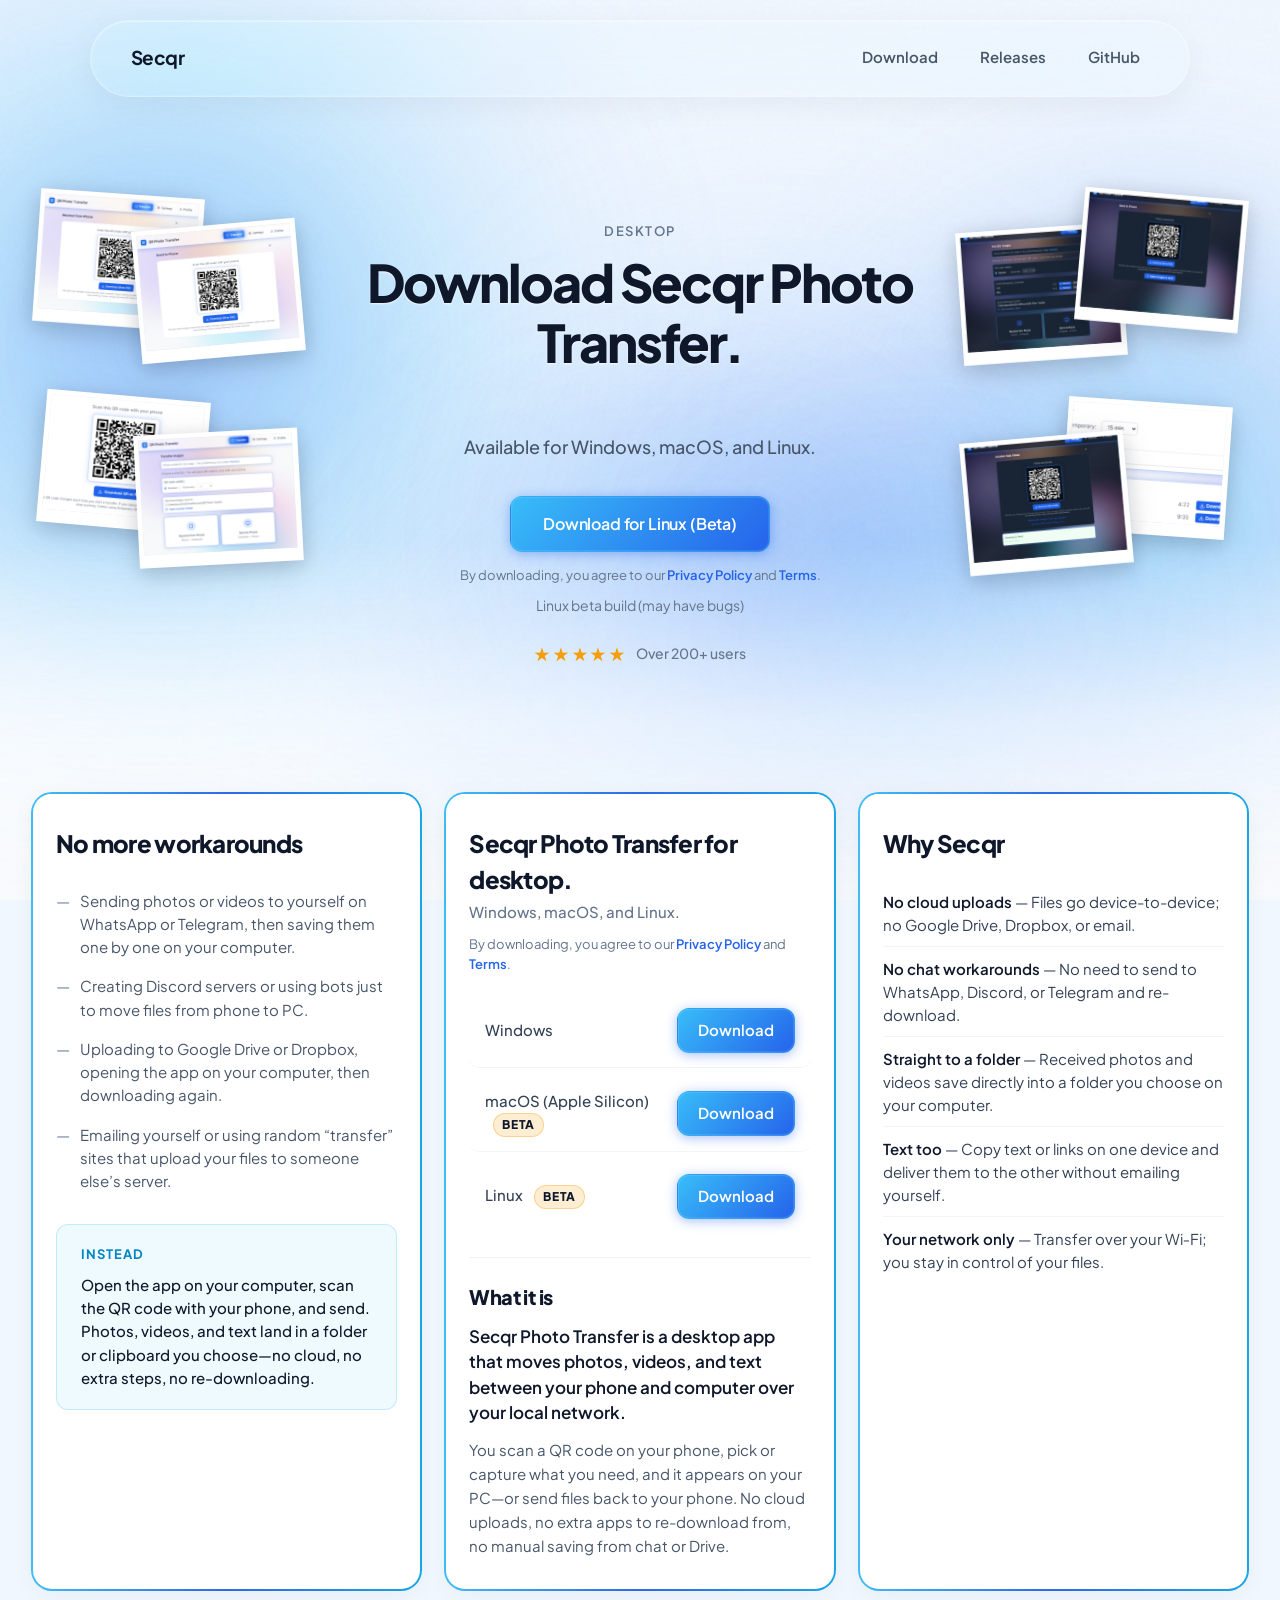
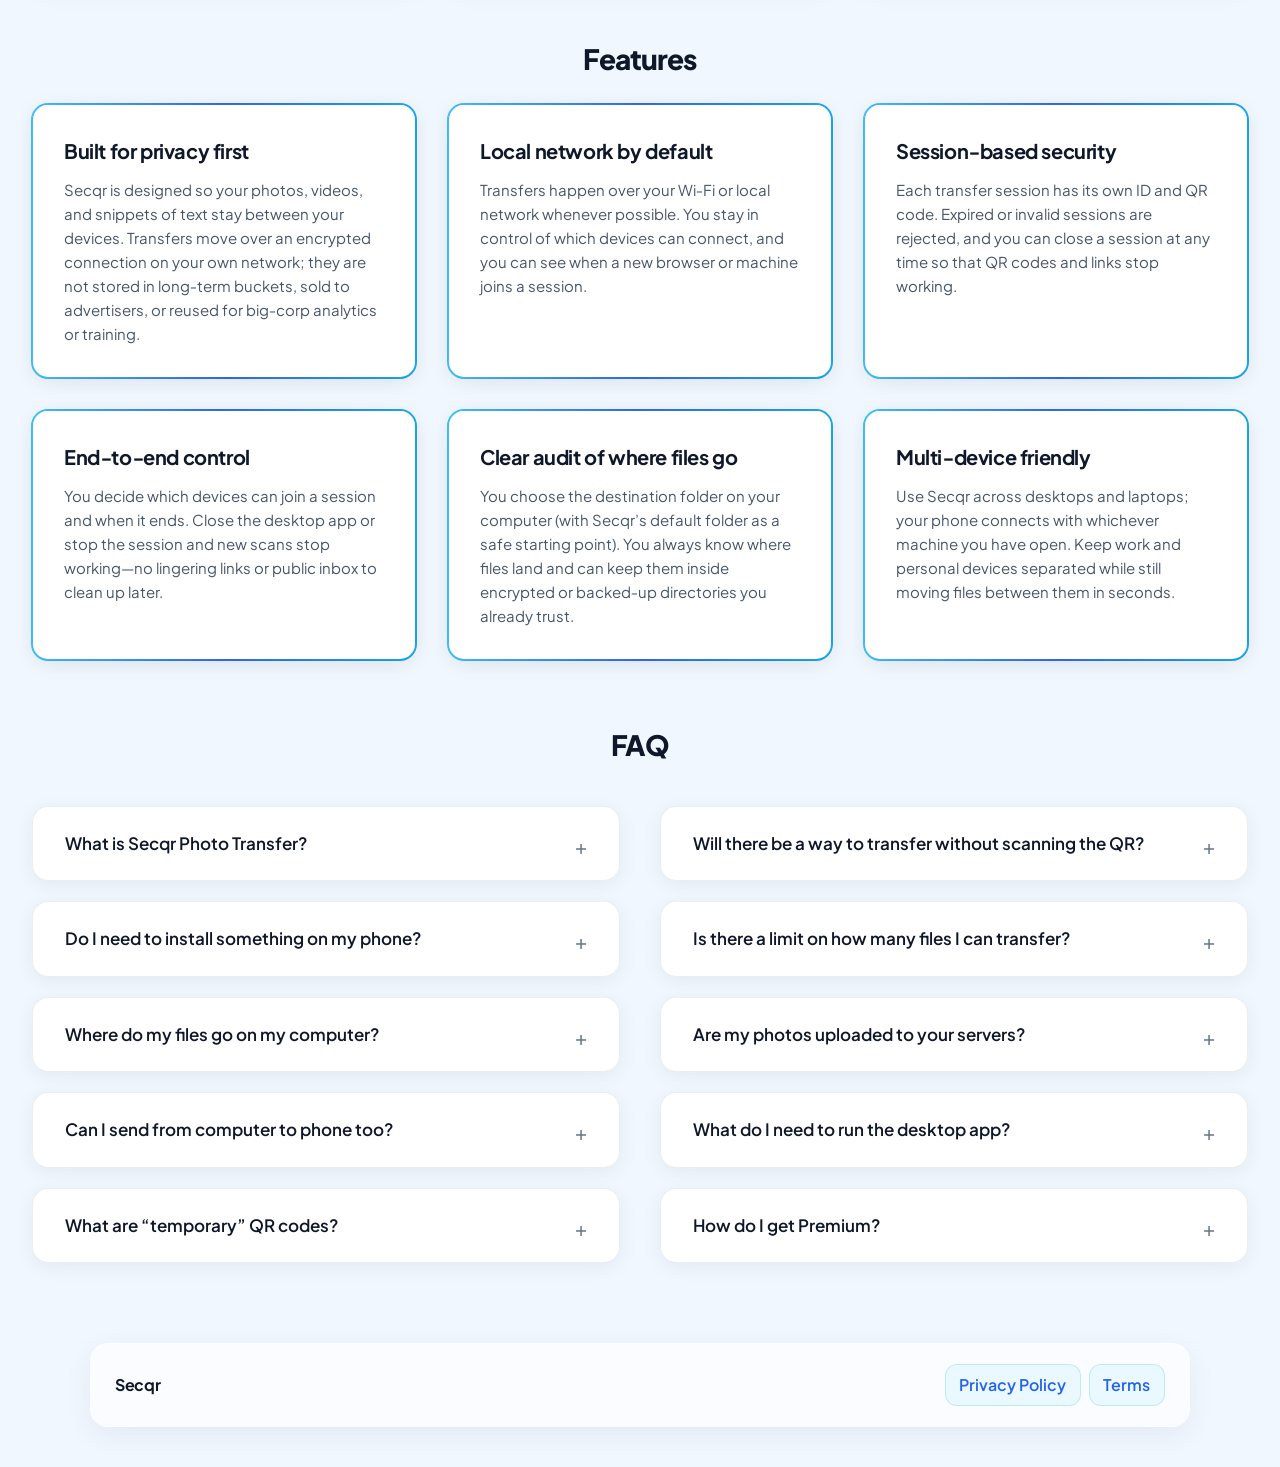
==== commit 8b1c0402: "Website Update" ====
--- a/index.html
+++ b/index.html
@@ -76,6 +76,9 @@
           </div>
           <p class="hero-subtitle">Available for Windows, macOS, and Linux.</p>
           <a id="hero-download" href="#" class="btn btn-primary">Download for …</a>
+          <p class="download-legal">
+            By downloading, you agree to our <a href="privacy.html">Privacy Policy</a> and <a href="terms.html">Terms</a>.
+          </p>
           <p id="hero-caption" class="hero-caption" aria-hidden="true"></p>
           <div class="hero-social-proof" aria-hidden="true">
             <span class="hero-stars" aria-label="5 out of 5 stars">★★★★★</span>
@@ -125,17 +128,20 @@
       <section class="desktop-section content-card">
         <h2 class="desktop-title">Secqr Photo Transfer for desktop.</h2>
         <p class="desktop-subtitle">Windows, macOS, and Linux.</p>
+        <p class="download-legal download-legal--left">
+          By downloading, you agree to our <a href="privacy.html">Privacy Policy</a> and <a href="terms.html">Terms</a>.
+        </p>
         <div class="desktop-downloads">
           <div class="download-row">
             <span class="download-label">Windows</span>
             <a id="download-windows" href="#" class="btn btn-primary">Download</a>
           </div>
           <div class="download-row">
-            <span class="download-label">macOS (Apple Silicon)</span>
+            <span class="download-label">macOS (Apple Silicon) <span class="beta-pill" aria-label="Beta">Beta</span></span>
             <a id="download-macos-arm" href="#" class="btn btn-primary">Download</a>
           </div>
           <div class="download-row">
-            <span class="download-label">Linux</span>
+            <span class="download-label">Linux <span class="beta-pill" aria-label="Beta">Beta</span></span>
             <a id="download-linux" href="#" class="btn btn-primary">Download</a>
           </div>
         </div>
@@ -241,6 +247,18 @@
       </div>
     </section>
   </main>
+  <footer class="site-footer" aria-label="Site footer">
+    <div class="site-footer-inner">
+      <div class="site-footer-brand">
+        <img src="assets/logo.png" alt="" class="site-footer-logo" width="20" height="20" onerror="this.style.display='none'">
+        <span class="site-footer-name">Secqr</span>
+      </div>
+      <div class="site-footer-links">
+        <a class="site-footer-link" href="privacy.html">Privacy Policy</a>
+        <a class="site-footer-link" href="terms.html">Terms</a>
+      </div>
+    </div>
+  </footer>
   </div>
   <script src="script.js"></script>
 </body>
--- a/styles.css
+++ b/styles.css
@@ -605,6 +605,38 @@
   font-size: 0.875rem;
   color: #64748b;
   margin: 0.625rem 0 0;
+}
+
+.download-legal {
+  font-size: 0.8125rem;
+  color: #64748b;
+  margin: 0.85rem 0 0;
+}
+
+.download-legal a {
+  color: #2563eb;
+  font-weight: 600;
+}
+
+.download-legal--left {
+  text-align: left;
+  margin: 0.75rem 0 1.25rem;
+}
+
+.beta-pill {
+  display: inline-flex;
+  align-items: center;
+  justify-content: center;
+  padding: 0.15rem 0.5rem;
+  border-radius: 999px;
+  font-size: 0.75rem;
+  font-weight: 800;
+  letter-spacing: 0.06em;
+  text-transform: uppercase;
+  color: #0f172a;
+  background: rgba(245, 158, 11, 0.18);
+  border: 1px solid rgba(245, 158, 11, 0.35);
+  margin-left: 0.5rem;
 }
 
 .hero-social-proof {
@@ -1102,6 +1134,137 @@
   border-top: 1px solid rgba(148, 163, 184, 0.12);
 }
 
+/* Legal pages + footer */
+.legal-page {
+  max-width: 1100px;
+  width: calc(100% - 1.5rem);
+  margin: 2rem auto 4rem;
+  padding: 2.5rem 2rem;
+}
+
+.legal-title {
+  font-size: clamp(1.75rem, 3vw, 2.25rem);
+  margin: 0 0 0.5rem;
+  letter-spacing: -0.03em;
+}
+
+.legal-meta {
+  margin: 0 0 1.75rem;
+  color: #64748b;
+  font-size: 0.9375rem;
+}
+
+.legal-lead {
+  font-size: 1.0625rem;
+  color: #334155;
+  margin: 0 0 1.25rem;
+}
+
+.legal-note {
+  margin: 0 0 1.75rem;
+  padding: 1rem 1.25rem;
+  border-radius: 12px;
+  background: rgba(56, 189, 248, 0.08);
+  border: 1px solid rgba(56, 189, 248, 0.25);
+  color: #0f172a;
+}
+
+.legal-h2 {
+  margin: 2rem 0 0.75rem;
+  font-size: 1.25rem;
+  letter-spacing: -0.02em;
+}
+
+.legal-h3 {
+  margin: 1.25rem 0 0.5rem;
+  font-size: 1.05rem;
+  letter-spacing: -0.01em;
+}
+
+.legal-list {
+  margin: 0.5rem 0 0;
+  padding-left: 1.25rem;
+  color: #334155;
+}
+
+.legal-list li {
+  margin: 0.5rem 0;
+}
+
+.legal-footer {
+  max-width: 1100px;
+  width: calc(100% - 1.5rem);
+  margin: 0 auto 4rem;
+  display: flex;
+  gap: 0.5rem;
+  flex-wrap: wrap;
+  justify-content: center;
+}
+
+.site-footer {
+  width: calc(100% - 3rem);
+  max-width: 1100px;
+  margin: 0 auto 2.5rem;
+  padding: 1.25rem 1.5rem;
+  border-radius: 18px;
+  background: rgba(255, 255, 255, 0.65);
+  border: 1px solid rgba(255, 255, 255, 0.35);
+  backdrop-filter: blur(16px);
+  -webkit-backdrop-filter: blur(16px);
+  box-shadow: 0 8px 30px rgba(15, 23, 42, 0.06);
+}
+
+.site-footer-inner {
+  display: flex;
+  align-items: center;
+  justify-content: space-between;
+  gap: 1rem;
+  flex-wrap: wrap;
+}
+
+.site-footer-brand {
+  display: flex;
+  align-items: center;
+  gap: 0.5rem;
+  color: #0f172a;
+  font-weight: 700;
+}
+
+.site-footer-logo {
+  display: block;
+  width: 20px;
+  height: 20px;
+}
+
+.site-footer-name {
+  letter-spacing: -0.02em;
+}
+
+.site-footer-links {
+  display: flex;
+  gap: 0.5rem;
+  flex-wrap: wrap;
+}
+
+.site-footer-link {
+  display: inline-flex;
+  align-items: center;
+  gap: 0.35rem;
+  padding: 0.5rem 0.85rem;
+  border-radius: 12px;
+  font-weight: 600;
+  color: #2563eb;
+  border: 1px solid rgba(56, 189, 248, 0.25);
+  background: rgba(56, 189, 248, 0.08);
+  text-decoration: none;
+}
+
+.site-footer-link:hover {
+  text-decoration: none;
+  border-color: rgba(56, 189, 248, 0.45);
+  background: rgba(56, 189, 248, 0.12);
+}
+
 /* Responsive */
 @media (max-width: 767px) {
   .header {
